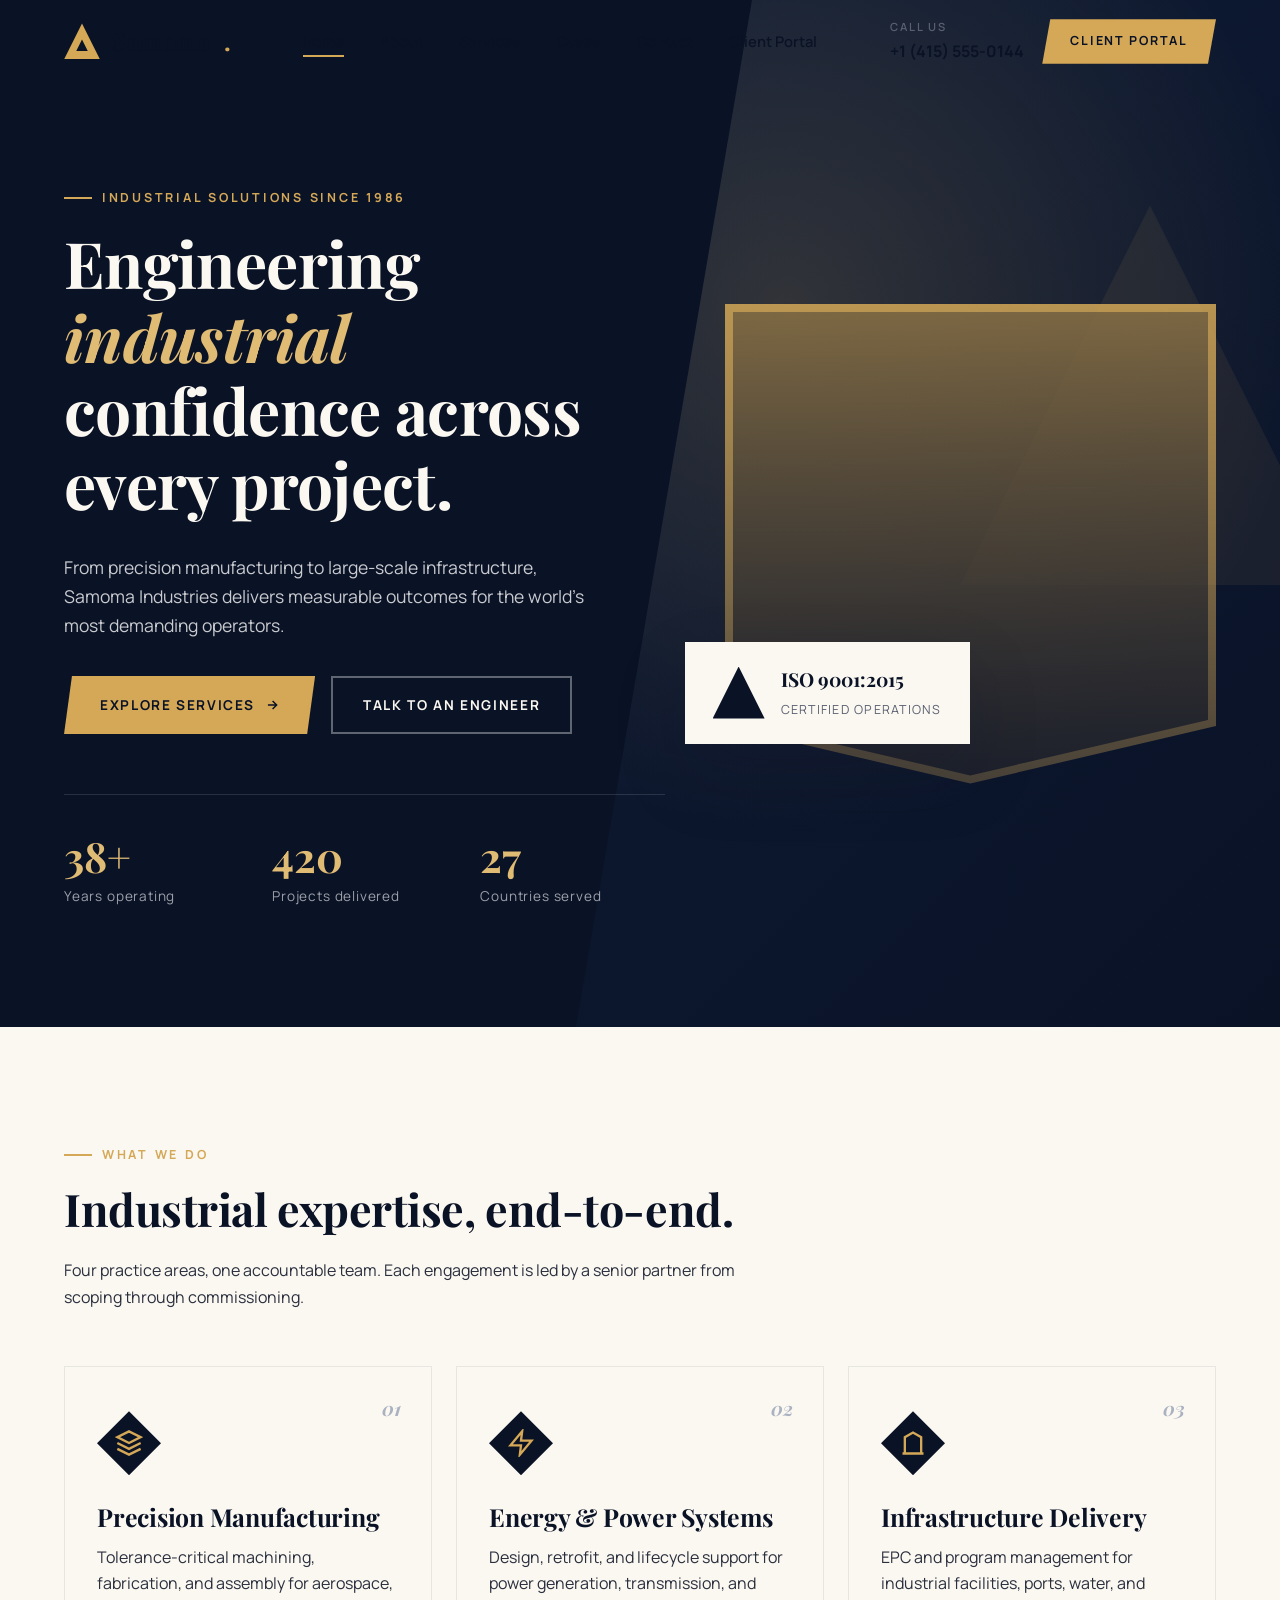
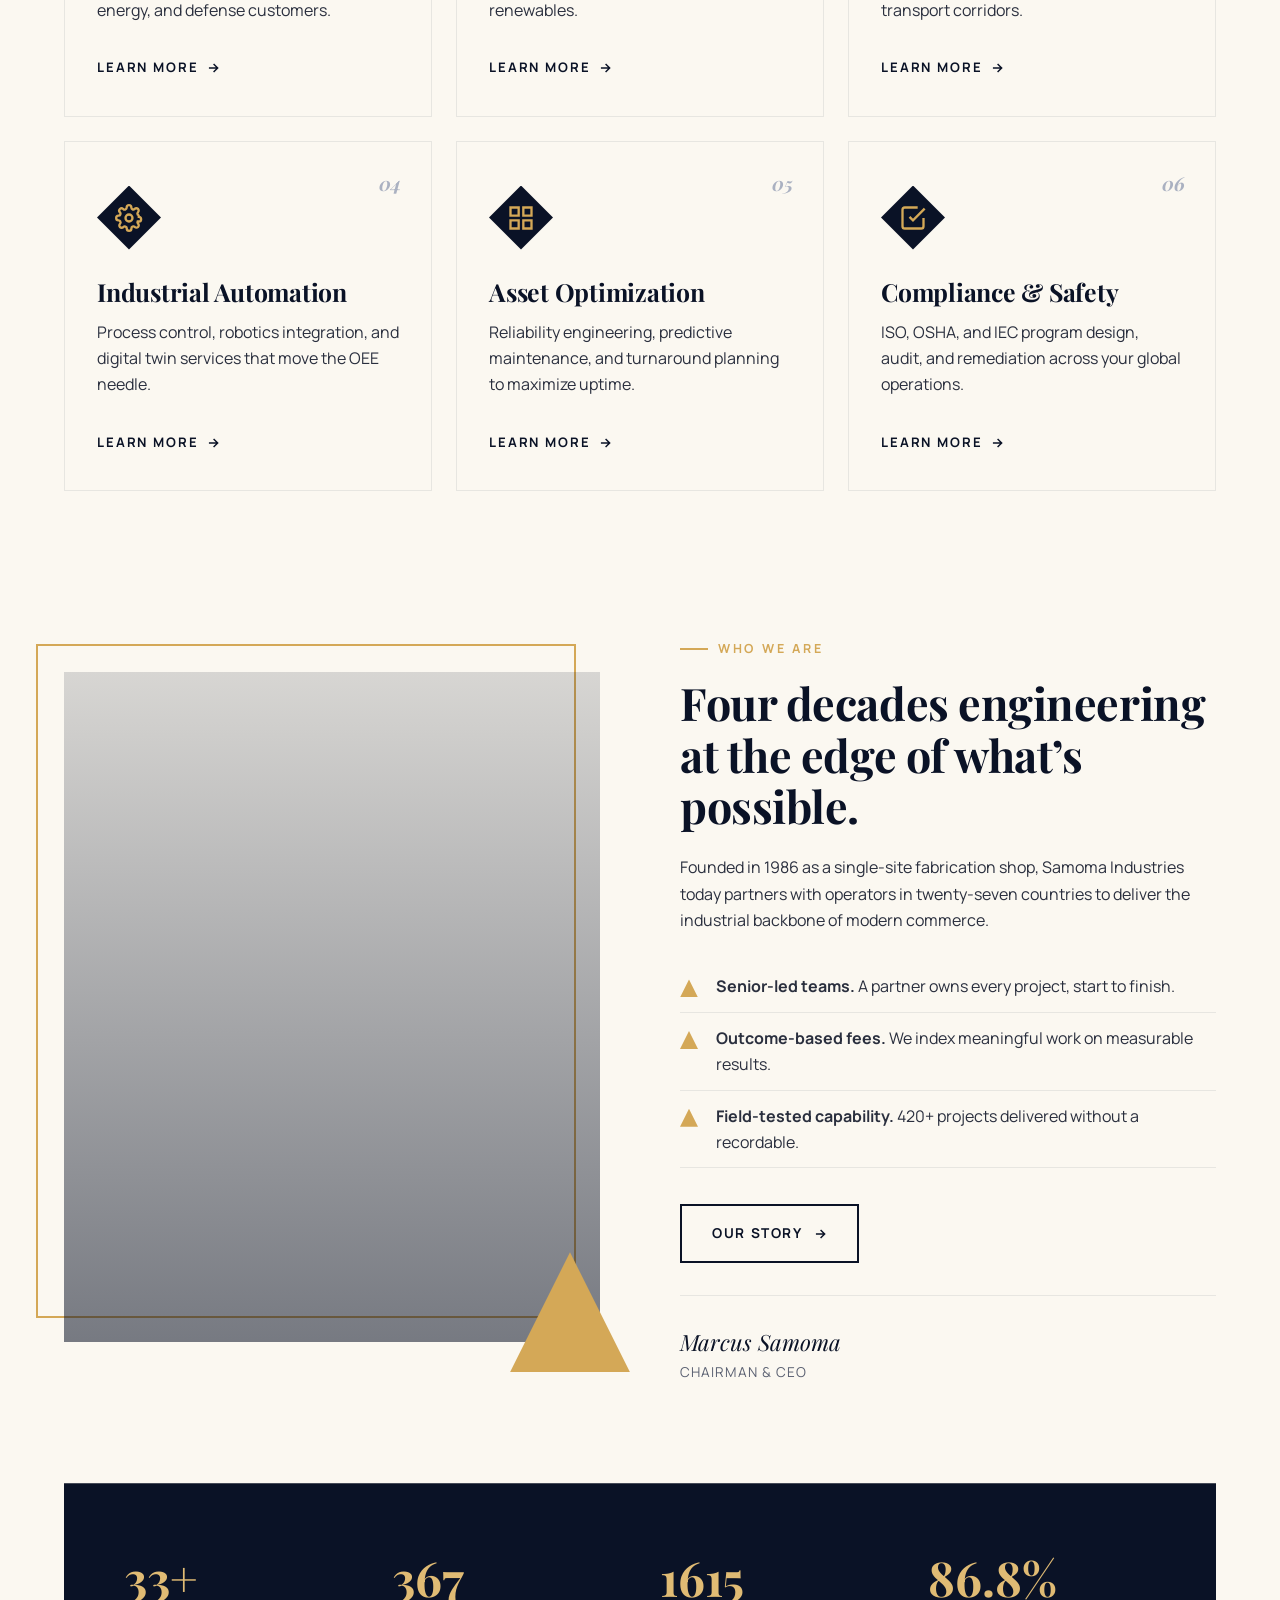
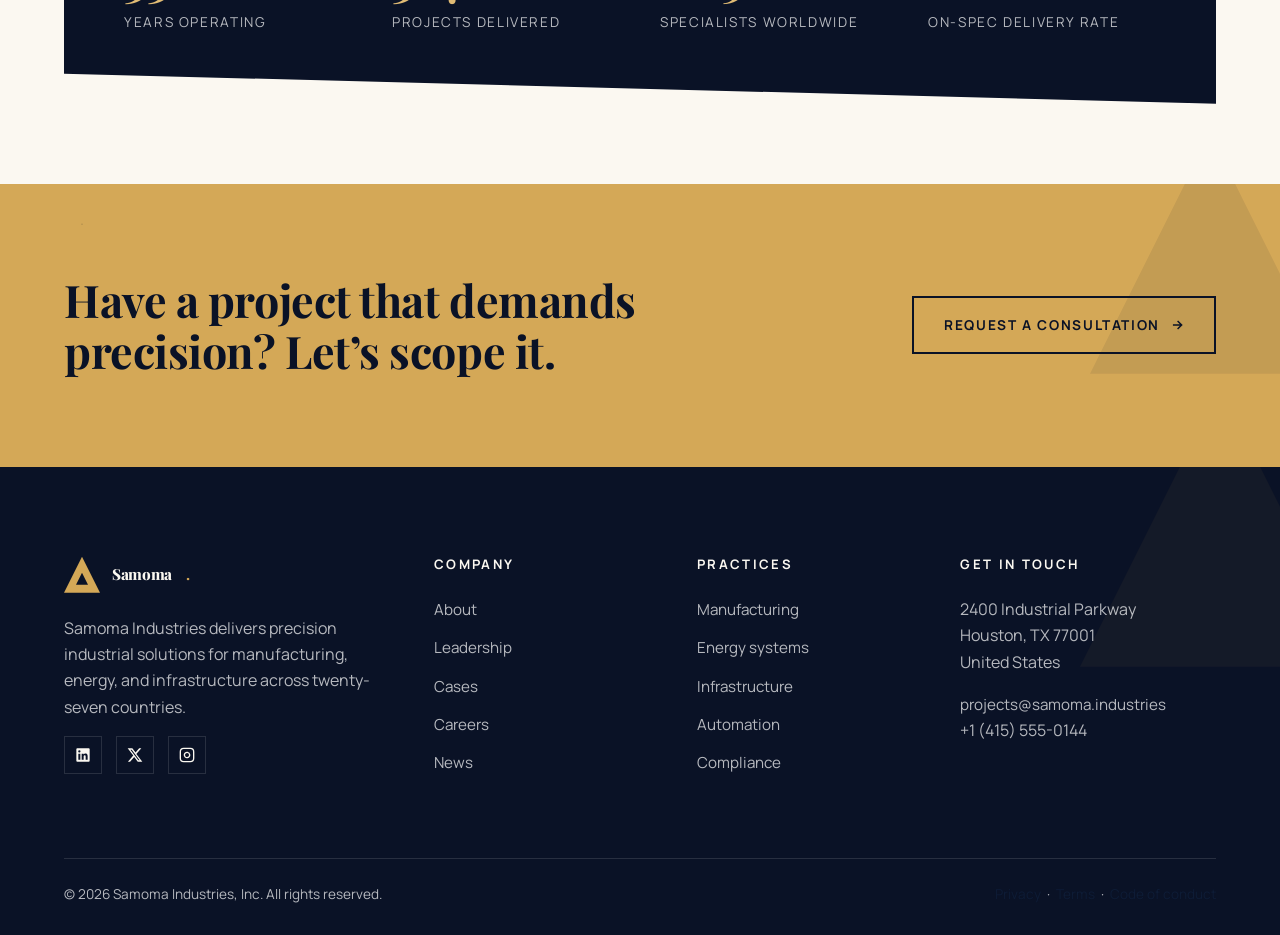
==== index.html @ aee5e315 "Initial commit: Samoma Industries static marketing site Four hand-written HTML pages (index, about, " ====
<!DOCTYPE html>
<html lang="en">
<head>
  <meta charset="UTF-8" />
  <meta name="viewport" content="width=device-width, initial-scale=1.0" />
  <title>Samoma Industries — Engineering Industrial Confidence</title>
  <meta name="description" content="Samoma Industries delivers precision industrial solutions for manufacturing, energy, and infrastructure. Strategy, execution, and operational excellence." />
  <link rel="preconnect" href="https://fonts.googleapis.com" />
  <link rel="preconnect" href="https://fonts.gstatic.com" crossorigin />
  <link href="https://fonts.googleapis.com/css2?family=Manrope:wght@400;500;600;700;800&family=Playfair+Display:ital,wght@0,400;0,600;0,700;0,800;1,400;1,600&display=swap" rel="stylesheet" />
  <link rel="stylesheet" href="assets/css/style.css" />
</head>
<body>

  <!-- Header -->
  <header class="site-header">
    <div class="container nav">
      <a class="brand" href="index.html">
        <span class="mark"></span>
        Samoma<strong>.</strong>
      </a>
      <ul class="nav-links" id="nav-links">
        <li><a href="index.html" class="active">Home</a></li>
        <li><a href="about.html">About</a></li>
        <li><a href="services.html">Services</a></li>
        <li><a href="services.html#cases">Cases</a></li>
        <li><a href="#contact">Contact</a></li>
        <li><a href="login.html">Client Portal</a></li>
      </ul>
      <div class="nav-cta">
        <div class="nav-phone">
          <span>Call us</span>
          +1 (415) 555&#8209;0144
        </div>
        <a class="btn btn-primary btn-compact" href="login.html">Client Portal</a>
        <button class="nav-toggle" aria-label="Toggle menu">
          <span></span><span></span><span></span>
        </button>
      </div>
    </div>
  </header>

  <!-- Hero -->
  <section class="hero">
    <div class="container hero-inner">
      <div class="hero-copy reveal">
        <span class="eyebrow">Industrial Solutions Since 1986</span>
        <h1>Engineering <em>industrial</em> confidence across every project.</h1>
        <p class="lede">From precision manufacturing to large-scale infrastructure, Samoma Industries delivers measurable outcomes for the world&rsquo;s most demanding operators.</p>
        <div class="hero-actions">
          <a class="btn btn-primary" href="services.html">
            Explore services
            <svg class="arrow" width="14" height="14" viewBox="0 0 24 24" fill="none" stroke="currentColor" stroke-width="2.5"><path d="M5 12h14M13 5l7 7-7 7"/></svg>
          </a>
          <a class="btn btn-ghost" href="#contact">Talk to an engineer</a>
        </div>

        <div class="hero-stats">
          <div>
            <div class="num" data-count="38" data-suffix="+">0</div>
            <div class="label">Years operating</div>
          </div>
          <div>
            <div class="num" data-count="420" data-suffix="">0</div>
            <div class="label">Projects delivered</div>
          </div>
          <div>
            <div class="num" data-count="27" data-suffix="">0</div>
            <div class="label">Countries served</div>
          </div>
        </div>
      </div>

      <div class="hero-visual reveal">
        <div class="frame">
          <div class="frame-inner"></div>
        </div>
        <div class="hero-badge">
          <div class="badge-icon"><span></span></div>
          <div>
            <strong>ISO 9001:2015</strong>
            <small>Certified operations</small>
          </div>
        </div>
      </div>
    </div>
  </section>

  <!-- Services -->
  <section id="services">
    <div class="container">
      <div class="section-head reveal">
        <span class="eyebrow">What we do</span>
        <h2>Industrial expertise, end&#8209;to&#8209;end.</h2>
        <p>Four practice areas, one accountable team. Each engagement is led by a senior partner from scoping through commissioning.</p>
      </div>

      <div class="services-grid">
        <article class="service-card reveal">
          <span class="num">01</span>
          <div class="service-icon">
            <svg viewBox="0 0 24 24" fill="none" stroke="currentColor" stroke-width="2"><path d="M12 2 2 7l10 5 10-5-10-5zM2 17l10 5 10-5M2 12l10 5 10-5"/></svg>
          </div>
          <h3>Precision Manufacturing</h3>
          <p>Tolerance-critical machining, fabrication, and assembly for aerospace, energy, and defense customers.</p>
          <a class="service-link" href="services.html">Learn more
            <svg class="arrow" width="14" height="14" viewBox="0 0 24 24" fill="none" stroke="currentColor" stroke-width="2.5"><path d="M5 12h14M13 5l7 7-7 7"/></svg>
          </a>
        </article>

        <article class="service-card reveal">
          <span class="num">02</span>
          <div class="service-icon">
            <svg viewBox="0 0 24 24" fill="none" stroke="currentColor" stroke-width="2"><path d="M13 2 3 14h9l-1 8 10-12h-9l1-8z"/></svg>
          </div>
          <h3>Energy &amp; Power Systems</h3>
          <p>Design, retrofit, and lifecycle support for power generation, transmission, and renewables.</p>
          <a class="service-link" href="services.html">Learn more
            <svg class="arrow" width="14" height="14" viewBox="0 0 24 24" fill="none" stroke="currentColor" stroke-width="2.5"><path d="M5 12h14M13 5l7 7-7 7"/></svg>
          </a>
        </article>

        <article class="service-card reveal">
          <span class="num">03</span>
          <div class="service-icon">
            <svg viewBox="0 0 24 24" fill="none" stroke="currentColor" stroke-width="2"><path d="M3 21h18M5 21V7l7-4 7 4v14M9 9h.01M9 12h.01M9 15h.01M15 9h.01M15 12h.01M15 15h.01"/></svg>
          </div>
          <h3>Infrastructure Delivery</h3>
          <p>EPC and program management for industrial facilities, ports, water, and transport corridors.</p>
          <a class="service-link" href="services.html">Learn more
            <svg class="arrow" width="14" height="14" viewBox="0 0 24 24" fill="none" stroke="currentColor" stroke-width="2.5"><path d="M5 12h14M13 5l7 7-7 7"/></svg>
          </a>
        </article>

        <article class="service-card reveal">
          <span class="num">04</span>
          <div class="service-icon">
            <svg viewBox="0 0 24 24" fill="none" stroke="currentColor" stroke-width="2"><circle cx="12" cy="12" r="3"/><path d="M19.4 15a1.65 1.65 0 0 0 .33 1.82l.06.06a2 2 0 1 1-2.83 2.83l-.06-.06a1.65 1.65 0 0 0-1.82-.33 1.65 1.65 0 0 0-1 1.51V21a2 2 0 0 1-4 0v-.09A1.65 1.65 0 0 0 9 19.4a1.65 1.65 0 0 0-1.82.33l-.06.06a2 2 0 1 1-2.83-2.83l.06-.06A1.65 1.65 0 0 0 4.6 15a1.65 1.65 0 0 0-1.51-1H3a2 2 0 0 1 0-4h.09A1.65 1.65 0 0 0 4.6 9a1.65 1.65 0 0 0-.33-1.82l-.06-.06a2 2 0 1 1 2.83-2.83l.06.06A1.65 1.65 0 0 0 9 4.6a1.65 1.65 0 0 0 1-1.51V3a2 2 0 0 1 4 0v.09a1.65 1.65 0 0 0 1 1.51 1.65 1.65 0 0 0 1.82-.33l.06-.06a2 2 0 1 1 2.83 2.83l-.06.06A1.65 1.65 0 0 0 19.4 9c.36.13.65.46.81.79.16.32.18.66.18 1.01V11a2 2 0 0 1 0 4z"/></svg>
          </div>
          <h3>Industrial Automation</h3>
          <p>Process control, robotics integration, and digital twin services that move the OEE needle.</p>
          <a class="service-link" href="services.html">Learn more
            <svg class="arrow" width="14" height="14" viewBox="0 0 24 24" fill="none" stroke="currentColor" stroke-width="2.5"><path d="M5 12h14M13 5l7 7-7 7"/></svg>
          </a>
        </article>

        <article class="service-card reveal">
          <span class="num">05</span>
          <div class="service-icon">
            <svg viewBox="0 0 24 24" fill="none" stroke="currentColor" stroke-width="2"><path d="M3 3h7v7H3zM14 3h7v7h-7zM14 14h7v7h-7zM3 14h7v7H3z"/></svg>
          </div>
          <h3>Asset Optimization</h3>
          <p>Reliability engineering, predictive maintenance, and turnaround planning to maximize uptime.</p>
          <a class="service-link" href="services.html">Learn more
            <svg class="arrow" width="14" height="14" viewBox="0 0 24 24" fill="none" stroke="currentColor" stroke-width="2.5"><path d="M5 12h14M13 5l7 7-7 7"/></svg>
          </a>
        </article>

        <article class="service-card reveal">
          <span class="num">06</span>
          <div class="service-icon">
            <svg viewBox="0 0 24 24" fill="none" stroke="currentColor" stroke-width="2"><path d="M9 11l3 3L22 4M21 12v7a2 2 0 0 1-2 2H5a2 2 0 0 1-2-2V5a2 2 0 0 1 2-2h11"/></svg>
          </div>
          <h3>Compliance &amp; Safety</h3>
          <p>ISO, OSHA, and IEC program design, audit, and remediation across your global operations.</p>
          <a class="service-link" href="services.html">Learn more
            <svg class="arrow" width="14" height="14" viewBox="0 0 24 24" fill="none" stroke="currentColor" stroke-width="2.5"><path d="M5 12h14M13 5l7 7-7 7"/></svg>
          </a>
        </article>
      </div>
    </div>
  </section>

  <!-- About preview -->
  <section style="padding-top: 30px;">
    <div class="container">
      <div class="about-preview">
        <div class="about-image reveal"></div>
        <div class="about-copy reveal">
          <span class="eyebrow">Who we are</span>
          <h2>Four decades engineering at the edge of what&rsquo;s possible.</h2>
          <p>Founded in 1986 as a single-site fabrication shop, Samoma Industries today partners with operators in twenty-seven countries to deliver the industrial backbone of modern commerce.</p>
          <ul class="about-features">
            <li><strong>Senior-led teams.</strong> A partner owns every project, start to finish.</li>
            <li><strong>Outcome-based fees.</strong> We index meaningful work on measurable results.</li>
            <li><strong>Field-tested capability.</strong> 420+ projects delivered without a recordable.</li>
          </ul>
          <a class="btn btn-outline" href="about.html">
            Our story
            <svg class="arrow" width="14" height="14" viewBox="0 0 24 24" fill="none" stroke="currentColor" stroke-width="2.5"><path d="M5 12h14M13 5l7 7-7 7"/></svg>
          </a>
          <div class="signature-row">
            <div>
              <div class="sig-name">Marcus Samoma</div>
              <div class="sig-role">Chairman &amp; CEO</div>
            </div>
          </div>
        </div>
      </div>
    </div>
  </section>

  <!-- Stats band -->
  <section class="tight">
    <div class="container">
      <div class="stats-band reveal">
        <div class="stat">
          <div class="num"><span data-count="38" data-suffix="+">0</span></div>
          <div class="label">Years operating</div>
        </div>
        <div class="stat">
          <div class="num"><span data-count="420" data-suffix="">0</span></div>
          <div class="label">Projects delivered</div>
        </div>
        <div class="stat">
          <div class="num"><span data-count="1850" data-suffix="">0</span></div>
          <div class="label">Specialists worldwide</div>
        </div>
        <div class="stat">
          <div class="num"><span data-count="99.4" data-suffix="%">0</span></div>
          <div class="label">On-spec delivery rate</div>
        </div>
      </div>
    </div>
  </section>

  <!-- CTA band -->
  <section id="contact" class="cta-band" style="padding-top:90px;">
    <div class="container cta-inner reveal">
      <h2>Have a project that demands precision? Let&rsquo;s scope it.</h2>
      <a class="btn btn-outline" href="mailto:projects@samoma.industries">
        Request a consultation
        <svg class="arrow" width="14" height="14" viewBox="0 0 24 24" fill="none" stroke="currentColor" stroke-width="2.5"><path d="M5 12h14M13 5l7 7-7 7"/></svg>
      </a>
    </div>
  </section>

  <!-- Footer -->
  <footer class="site-footer">
    <div class="container">
      <div class="footer-grid">
        <div>
          <a class="brand" href="index.html">
            <span class="mark"></span>
            Samoma<strong>.</strong>
          </a>
          <p>Samoma Industries delivers precision industrial solutions for manufacturing, energy, and infrastructure across twenty-seven countries.</p>
          <div class="footer-socials">
            <a href="#" aria-label="LinkedIn"><svg width="16" height="16" viewBox="0 0 24 24" fill="currentColor"><path d="M20.5 2h-17A1.5 1.5 0 0 0 2 3.5v17A1.5 1.5 0 0 0 3.5 22h17a1.5 1.5 0 0 0 1.5-1.5v-17A1.5 1.5 0 0 0 20.5 2zM8 19H5v-9h3zM6.5 8.25A1.75 1.75 0 1 1 8.3 6.5a1.78 1.78 0 0 1-1.8 1.75zM19 19h-3v-4.74c0-1.42-.6-1.93-1.38-1.93A1.74 1.74 0 0 0 13 14.19a.66.66 0 0 0 0 .14V19h-3v-9h2.9v1.3a3.11 3.11 0 0 1 2.7-1.4c1.55 0 3.36.86 3.36 3.66z"/></svg></a>
            <a href="#" aria-label="Twitter"><svg width="16" height="16" viewBox="0 0 24 24" fill="currentColor"><path d="M18.244 2H21.5l-7.5 8.57L23 22h-6.844l-5.36-7.01L4.6 22H1.34l8.014-9.16L1 2h7.014l4.84 6.41zm-1.2 18h1.83L7.04 4h-1.96z"/></svg></a>
            <a href="#" aria-label="Instagram"><svg width="16" height="16" viewBox="0 0 24 24" fill="none" stroke="currentColor" stroke-width="2"><rect x="2" y="2" width="20" height="20" rx="5"/><path d="M16 11.37A4 4 0 1 1 12.63 8 4 4 0 0 1 16 11.37zM17.5 6.5h.01"/></svg></a>
          </div>
        </div>
        <div>
          <h5>Company</h5>
          <ul>
            <li><a href="about.html">About</a></li>
            <li><a href="about.html#team">Leadership</a></li>
            <li><a href="services.html#cases">Cases</a></li>
            <li><a href="#">Careers</a></li>
            <li><a href="#">News</a></li>
          </ul>
        </div>
        <div>
          <h5>Practices</h5>
          <ul>
            <li><a href="services.html">Manufacturing</a></li>
            <li><a href="services.html">Energy systems</a></li>
            <li><a href="services.html">Infrastructure</a></li>
            <li><a href="services.html">Automation</a></li>
            <li><a href="services.html">Compliance</a></li>
          </ul>
        </div>
        <div>
          <h5>Get in touch</h5>
          <p>2400 Industrial Parkway<br/>Houston, TX 77001<br/>United States</p>
          <p><a href="mailto:projects@samoma.industries">projects@samoma.industries</a><br/>+1 (415) 555-0144</p>
        </div>
      </div>
      <div class="footer-bottom">
        <div>&copy; <span id="year">2026</span> Samoma Industries, Inc. All rights reserved.</div>
        <div><a href="#">Privacy</a> &nbsp;&middot;&nbsp; <a href="#">Terms</a> &nbsp;&middot;&nbsp; <a href="#">Code of conduct</a></div>
      </div>
    </div>
  </footer>

  <script src="assets/js/main.js"></script>
</body>
</html>
---- assets/css/style.css ----
/* ============================================================
   Samoma Industries — Grandviz-inspired theme
   Palette: deep navy + warm gold + cream
   Typography: Playfair Display (display) + Manrope (UI/body)
   ============================================================ */

:root {
  --navy-900: #0a1226;
  --navy-800: #0e1c36;
  --navy-700: #142544;
  --navy-600: #1e3260;
  --gold-500: #d4a857;
  --gold-400: #e0bb74;
  --gold-300: #ecd29c;
  --cream-100: #f7f3ea;
  --cream-50:  #fbf8f1;
  --ink-900: #0c0f1a;
  --ink-700: #2a2f3e;
  --ink-500: #5a6071;
  --ink-300: #aab1c1;
  --line: rgba(10, 18, 38, 0.08);
  --line-light: rgba(255, 255, 255, 0.12);
  --danger: #c0392b;
  --shadow-sm: 0 4px 14px rgba(10, 18, 38, 0.06);
  --shadow-md: 0 16px 40px rgba(10, 18, 38, 0.10);
  --shadow-lg: 0 30px 70px rgba(10, 18, 38, 0.18);
  --radius-sm: 4px;
  --radius-md: 10px;
  --radius-lg: 18px;
  --container: 1200px;
  --transition: 0.35s cubic-bezier(0.22, 0.61, 0.36, 1);
}

* { box-sizing: border-box; }

html { scroll-behavior: smooth; }

body {
  margin: 0;
  font-family: 'Manrope', -apple-system, BlinkMacSystemFont, 'Segoe UI', sans-serif;
  font-size: 16px;
  line-height: 1.65;
  color: var(--ink-700);
  background: var(--cream-50);
  -webkit-font-smoothing: antialiased;
  overflow-x: hidden;
}

img { max-width: 100%; display: block; }

a {
  color: var(--navy-800);
  text-decoration: none;
  transition: color var(--transition);
}
a:hover { color: var(--gold-500); }

h1, h2, h3, h4, h5 {
  font-family: 'Playfair Display', Georgia, serif;
  color: var(--navy-900);
  font-weight: 700;
  letter-spacing: -0.01em;
  margin: 0 0 0.5em;
  line-height: 1.15;
}

h1 { font-size: clamp(2.4rem, 5vw, 4rem); }
h2 { font-size: clamp(1.9rem, 3.6vw, 2.8rem); }
h3 { font-size: clamp(1.3rem, 2vw, 1.55rem); }
h4 { font-size: 1.1rem; }

p { margin: 0 0 1rem; }

.container {
  max-width: var(--container);
  margin: 0 auto;
  padding: 0 24px;
}

/* ---------- Eyebrow & section heads ---------- */
.eyebrow {
  display: inline-flex;
  align-items: center;
  gap: 10px;
  font-family: 'Manrope', sans-serif;
  font-size: 0.78rem;
  font-weight: 700;
  letter-spacing: 0.22em;
  text-transform: uppercase;
  color: var(--gold-500);
  margin-bottom: 18px;
}
.eyebrow::before {
  content: "";
  width: 28px; height: 2px;
  background: var(--gold-500);
}

.section-head { max-width: 720px; margin-bottom: 56px; }
.section-head.center { margin-left: auto; margin-right: auto; text-align: center; }
.section-head.center .eyebrow { justify-content: center; }

/* ---------- Buttons ---------- */
.btn {
  display: inline-flex;
  align-items: center;
  gap: 10px;
  padding: 16px 30px;
  font-family: 'Manrope', sans-serif;
  font-weight: 700;
  font-size: 0.85rem;
  letter-spacing: 0.12em;
  text-transform: uppercase;
  border: none;
  cursor: pointer;
  position: relative;
  overflow: hidden;
  transition: transform var(--transition), box-shadow var(--transition), background var(--transition), color var(--transition);
}
.btn-primary {
  background: var(--gold-500);
  color: var(--navy-900);
  clip-path: polygon(8px 0, 100% 0, calc(100% - 8px) 100%, 0 100%);
  padding-left: 36px;
  padding-right: 36px;
}
.btn-primary:hover {
  background: var(--navy-900);
  color: var(--gold-400);
}
.btn-outline {
  background: transparent;
  color: var(--navy-900);
  border: 2px solid var(--navy-900);
}
.btn-outline:hover {
  background: var(--navy-900);
  color: var(--cream-50);
}
.btn-ghost {
  background: transparent;
  color: var(--cream-50);
  border: 2px solid rgba(255,255,255,0.35);
}
.btn-ghost:hover {
  background: var(--gold-500);
  color: var(--navy-900);
  border-color: var(--gold-500);
}
.btn .arrow { transition: transform var(--transition); }
.btn:hover .arrow { transform: translateX(6px); }

.btn-compact {
  padding: 12px 22px;
  font-size: 0.78rem;
  letter-spacing: 0.14em;
}
.btn-compact.btn-primary {
  padding-left: 28px;
  padding-right: 28px;
}

/* ---------- Header / Nav ---------- */
.site-header {
  position: fixed;
  top: 0; left: 0; right: 0;
  z-index: 100;
  padding: 18px 0;
  transition: background var(--transition), padding var(--transition), box-shadow var(--transition);
}
.site-header.scrolled {
  background: var(--cream-50);
  padding: 10px 0;
  box-shadow: var(--shadow-sm);
}
.nav {
  display: flex;
  align-items: center;
  justify-content: space-between;
  gap: 24px;
}
.brand {
  display: flex;
  align-items: center;
  gap: 12px;
  font-family: 'Playfair Display', serif;
  font-size: 1.55rem;
  font-weight: 800;
  color: var(--navy-900);
  letter-spacing: -0.02em;
}
.brand .mark {
  width: 36px; height: 36px;
  display: grid; place-items: center;
  background: var(--gold-500);
  clip-path: polygon(50% 0, 100% 100%, 0 100%);
}
.brand .mark::after {
  content: "";
  width: 12px; height: 12px;
  background: var(--navy-900);
  clip-path: polygon(50% 0, 100% 100%, 0 100%);
  margin-top: 8px;
}
.brand strong { color: var(--gold-500); margin-left: 2px; }

.nav-links {
  display: flex;
  gap: 36px;
  list-style: none;
  margin: 0; padding: 0;
}
.nav-links a {
  font-family: 'Manrope', sans-serif;
  font-weight: 600;
  font-size: 0.92rem;
  color: var(--navy-900);
  position: relative;
  padding: 6px 0;
}
.nav-links a::after {
  content: "";
  position: absolute;
  left: 0; bottom: 0;
  width: 0; height: 2px;
  background: var(--gold-500);
  transition: width var(--transition);
}
.nav-links a:hover::after,
.nav-links a.active::after { width: 100%; }

.nav-cta { display: flex; align-items: center; gap: 18px; }
.nav-phone {
  display: none;
  font-family: 'Manrope', sans-serif;
  font-weight: 700;
  color: var(--navy-900);
}
.nav-phone span {
  display: block;
  font-size: 0.7rem;
  font-weight: 600;
  color: var(--ink-500);
  letter-spacing: 0.18em;
  text-transform: uppercase;
  margin-bottom: 2px;
}

.nav-toggle {
  display: none;
  background: none;
  border: 0;
  width: 40px; height: 40px;
  cursor: pointer;
  flex-direction: column;
  justify-content: center;
  gap: 5px;
}
.nav-toggle span {
  display: block;
  width: 24px; height: 2px;
  background: var(--navy-900);
  transition: transform var(--transition), opacity var(--transition);
}

/* ---------- Hero ---------- */
.hero {
  position: relative;
  padding: 180px 0 120px;
  background: var(--navy-900);
  color: var(--cream-50);
  overflow: hidden;
}
.hero::before {
  content: "";
  position: absolute;
  top: 0; right: 0;
  width: 55%; height: 100%;
  background:
    radial-gradient(circle at 30% 30%, rgba(212,168,87,0.18), transparent 60%),
    linear-gradient(135deg, var(--navy-800), var(--navy-900));
  clip-path: polygon(25% 0, 100% 0, 100% 100%, 0 100%);
}
.hero::after {
  /* Triangle accents - signature Grandviz element */
  content: "";
  position: absolute;
  right: -60px; top: 20%;
  width: 380px; height: 380px;
  background: var(--gold-500);
  opacity: 0.08;
  clip-path: polygon(50% 0, 100% 100%, 0 100%);
  animation: floaty 8s ease-in-out infinite;
}
@keyframes floaty {
  0%, 100% { transform: translateY(0) rotate(0); }
  50% { transform: translateY(-20px) rotate(6deg); }
}

.hero-inner {
  position: relative;
  z-index: 2;
  display: grid;
  grid-template-columns: 1.1fr 0.9fr;
  gap: 60px;
  align-items: center;
}
.hero h1 { color: var(--cream-50); }
.hero h1 em {
  font-style: italic;
  color: var(--gold-400);
}
.hero .lede {
  font-size: 1.1rem;
  color: rgba(255,255,255,0.78);
  max-width: 520px;
  margin-bottom: 36px;
}
.hero-actions { display: flex; gap: 16px; flex-wrap: wrap; }

.hero-stats {
  display: grid;
  grid-template-columns: repeat(3, 1fr);
  gap: 24px;
  margin-top: 60px;
  padding-top: 40px;
  border-top: 1px solid var(--line-light);
}
.hero-stats .num {
  font-family: 'Playfair Display', serif;
  font-size: 2.6rem;
  font-weight: 700;
  color: var(--gold-400);
  line-height: 1;
  margin-bottom: 8px;
}
.hero-stats .label {
  font-size: 0.85rem;
  color: rgba(255,255,255,0.6);
  letter-spacing: 0.06em;
}

.hero-visual {
  position: relative;
  height: 480px;
}
.hero-visual .frame {
  position: absolute;
  inset: 0;
  background: linear-gradient(180deg, rgba(212,168,87,0.85), rgba(212,168,87,0.3));
  clip-path: polygon(0 0, 100% 0, 100% 88%, 50% 100%, 0 88%);
}
.hero-visual .frame-inner {
  position: absolute;
  inset: 8px;
  background-image:
    linear-gradient(180deg, rgba(10,18,38,0.35), rgba(10,18,38,0.7)),
    url("https://images.unsplash.com/photo-1554224155-1696413565d3?auto=format&fit=crop&w=1200&q=80");
  background-size: cover;
  background-position: center;
  clip-path: polygon(0 0, 100% 0, 100% 88%, 50% 100%, 0 88%);
}
.hero-badge {
  position: absolute;
  left: -40px; bottom: 40px;
  background: var(--cream-50);
  color: var(--navy-900);
  padding: 22px 28px;
  box-shadow: var(--shadow-lg);
  display: flex; align-items: center; gap: 16px;
  z-index: 3;
}
.hero-badge .badge-icon {
  width: 52px; height: 52px;
  display: grid; place-items: center;
  background: var(--navy-900);
  color: var(--gold-500);
  font-family: 'Playfair Display', serif;
  font-size: 1.4rem;
  font-weight: 700;
  clip-path: polygon(50% 0, 100% 100%, 0 100%);
}
.hero-badge .badge-icon span { margin-top: 14px; }
.hero-badge strong { display: block; font-family: 'Playfair Display', serif; font-size: 1.2rem; }
.hero-badge small { color: var(--ink-500); font-size: 0.78rem; letter-spacing: 0.1em; text-transform: uppercase; }

/* ---------- Section base ---------- */
section { padding: 110px 0; position: relative; }
section.tight { padding: 80px 0; }
section.dark {
  background: var(--navy-900);
  color: rgba(255,255,255,0.78);
}
section.dark h1,
section.dark h2,
section.dark h3 { color: var(--cream-50); }

/* ---------- Services grid ---------- */
.services-grid {
  display: grid;
  grid-template-columns: repeat(3, 1fr);
  gap: 24px;
}
.service-card {
  background: var(--cream-50);
  padding: 44px 32px 36px;
  border: 1px solid var(--line);
  position: relative;
  transition: transform var(--transition), box-shadow var(--transition), background var(--transition), color var(--transition);
  overflow: hidden;
}
.service-card::before {
  content: "";
  position: absolute;
  top: 0; left: 0;
  width: 60px; height: 60px;
  background: var(--gold-500);
  clip-path: polygon(0 0, 100% 0, 0 100%);
  opacity: 0;
  transition: opacity var(--transition);
}
.service-card:hover {
  transform: translateY(-6px);
  box-shadow: var(--shadow-md);
  background: var(--navy-900);
  color: rgba(255,255,255,0.78);
}
.service-card:hover h3 { color: var(--cream-50); }
.service-card:hover::before { opacity: 1; }

.service-icon {
  width: 64px; height: 64px;
  display: grid; place-items: center;
  background: var(--navy-900);
  color: var(--gold-500);
  margin-bottom: 28px;
  clip-path: polygon(50% 0, 100% 50%, 50% 100%, 0 50%);
  transition: background var(--transition);
}
.service-card:hover .service-icon {
  background: var(--gold-500);
  color: var(--navy-900);
}
.service-icon svg { width: 28px; height: 28px; }
.service-card h3 { transition: color var(--transition); }
.service-card .num {
  position: absolute;
  top: 26px; right: 30px;
  font-family: 'Playfair Display', serif;
  font-size: 1.2rem;
  font-weight: 700;
  color: var(--ink-300);
  font-style: italic;
}
.service-link {
  display: inline-flex;
  align-items: center;
  gap: 8px;
  margin-top: 18px;
  font-weight: 700;
  font-size: 0.82rem;
  text-transform: uppercase;
  letter-spacing: 0.14em;
  color: var(--navy-900);
  transition: color var(--transition);
}
.service-card:hover .service-link { color: var(--gold-400); }

/* ---------- About preview ---------- */
.about-preview { display: grid; grid-template-columns: 1fr 1fr; gap: 80px; align-items: center; }
.about-image {
  position: relative;
  aspect-ratio: 4 / 5;
  background-image: linear-gradient(180deg, rgba(10,18,38,0.15), rgba(10,18,38,0.55)),
    url("https://images.unsplash.com/photo-1521737711867-e3b97375f902?auto=format&fit=crop&w=900&q=80");
  background-size: cover;
  background-position: center;
}
.about-image::before {
  content: "";
  position: absolute;
  top: -28px; left: -28px;
  width: 100%; height: 100%;
  border: 2px solid var(--gold-500);
  z-index: -1;
}
.about-image::after {
  content: "";
  position: absolute;
  bottom: -30px; right: -30px;
  width: 120px; height: 120px;
  background: var(--gold-500);
  clip-path: polygon(50% 0, 100% 100%, 0 100%);
}
.about-features { list-style: none; padding: 0; margin: 28px 0 36px; }
.about-features li {
  padding: 12px 0 12px 36px;
  position: relative;
  border-bottom: 1px solid var(--line);
}
.about-features li::before {
  content: "";
  position: absolute;
  left: 0; top: 18px;
  width: 18px; height: 18px;
  background: var(--gold-500);
  clip-path: polygon(50% 0, 100% 100%, 0 100%);
}
.signature-row {
  display: flex; align-items: center; gap: 24px;
  margin-top: 32px;
  padding-top: 28px;
  border-top: 1px solid var(--line);
}
.signature-row .sig-name {
  font-family: 'Playfair Display', serif;
  font-style: italic;
  font-size: 1.4rem;
  color: var(--navy-900);
}
.signature-row .sig-role { font-size: 0.85rem; color: var(--ink-500); letter-spacing: 0.08em; text-transform: uppercase; }

/* ---------- Stats band ---------- */
.stats-band {
  display: grid;
  grid-template-columns: repeat(4, 1fr);
  gap: 40px;
  padding: 70px 60px;
  background: var(--navy-900);
  color: var(--cream-50);
  position: relative;
  margin-top: -90px;
  z-index: 3;
  clip-path: polygon(0 0, 100% 0, 100% 100%, 0 calc(100% - 30px));
}
.stats-band .stat .num {
  font-family: 'Playfair Display', serif;
  font-size: 3rem;
  font-weight: 700;
  color: var(--gold-400);
  line-height: 1;
  margin-bottom: 10px;
}
.stats-band .stat .label {
  font-size: 0.85rem;
  letter-spacing: 0.12em;
  text-transform: uppercase;
  color: rgba(255,255,255,0.7);
}

/* ---------- CTA band ---------- */
.cta-band {
  position: relative;
  padding: 90px 0;
  background: var(--gold-500);
  color: var(--navy-900);
  overflow: hidden;
}
.cta-band::before {
  content: "";
  position: absolute;
  right: -50px; top: -50px;
  width: 240px; height: 240px;
  background: var(--navy-900);
  opacity: 0.08;
  clip-path: polygon(50% 0, 100% 100%, 0 100%);
}
.cta-band::after {
  content: "";
  position: absolute;
  left: -80px; bottom: -80px;
  width: 320px; height: 320px;
  border: 2px solid var(--navy-900);
  opacity: 0.12;
  clip-path: polygon(50% 0, 100% 100%, 0 100%);
}
.cta-inner {
  display: flex;
  justify-content: space-between;
  align-items: center;
  gap: 40px;
  position: relative;
  z-index: 2;
}
.cta-inner h2 { color: var(--navy-900); margin: 0; max-width: 700px; }

/* ---------- Team ---------- */
.team-grid {
  display: grid;
  grid-template-columns: repeat(4, 1fr);
  gap: 30px;
}
.team-card {
  position: relative;
  overflow: hidden;
  background: var(--navy-900);
  color: var(--cream-50);
}
.team-photo {
  aspect-ratio: 3 / 4;
  background-size: cover;
  background-position: center;
  position: relative;
  transition: transform var(--transition);
}
.team-photo::after {
  content: "";
  position: absolute;
  inset: 0;
  background: linear-gradient(180deg, transparent 40%, rgba(10,18,38,0.85));
  transition: opacity var(--transition);
}
.team-card:hover .team-photo { transform: scale(1.04); }
.team-info {
  position: absolute;
  bottom: 0; left: 0; right: 0;
  padding: 24px 24px 22px;
  z-index: 2;
}
.team-info h4 {
  font-family: 'Playfair Display', serif;
  font-size: 1.25rem;
  color: var(--cream-50);
  margin: 0 0 4px;
}
.team-info .role {
  font-size: 0.8rem;
  color: var(--gold-400);
  letter-spacing: 0.14em;
  text-transform: uppercase;
}
.team-social {
  position: absolute;
  top: 20px; right: 20px;
  display: flex; flex-direction: column; gap: 8px;
  opacity: 0;
  transform: translateY(-10px);
  transition: opacity var(--transition), transform var(--transition);
  z-index: 2;
}
.team-card:hover .team-social {
  opacity: 1;
  transform: translateY(0);
}
.team-social a {
  width: 36px; height: 36px;
  display: grid; place-items: center;
  background: var(--gold-500);
  color: var(--navy-900);
}
.team-social a:hover { background: var(--cream-50); }

/* ---------- Page hero (inner pages) ---------- */
.page-hero {
  background: var(--navy-900);
  color: var(--cream-50);
  padding: 200px 0 110px;
  position: relative;
  overflow: hidden;
  text-align: center;
}
.page-hero::before {
  content: "";
  position: absolute;
  right: -100px; top: 30%;
  width: 360px; height: 360px;
  background: var(--gold-500);
  opacity: 0.08;
  clip-path: polygon(50% 0, 100% 100%, 0 100%);
}
.page-hero::after {
  content: "";
  position: absolute;
  left: -60px; bottom: -60px;
  width: 220px; height: 220px;
  border: 2px solid rgba(212,168,87,0.3);
  clip-path: polygon(50% 0, 100% 100%, 0 100%);
}
.page-hero h1 { color: var(--cream-50); }
.page-hero .crumbs {
  display: flex;
  justify-content: center;
  gap: 12px;
  font-size: 0.85rem;
  letter-spacing: 0.14em;
  text-transform: uppercase;
  color: rgba(255,255,255,0.55);
  margin-top: 16px;
}
.page-hero .crumbs a { color: var(--gold-400); }

/* ---------- Cases grid ---------- */
.cases-grid {
  display: grid;
  grid-template-columns: repeat(2, 1fr);
  gap: 30px;
}
.case-card {
  position: relative;
  overflow: hidden;
  aspect-ratio: 4 / 3;
  background-size: cover;
  background-position: center;
  color: var(--cream-50);
  display: flex;
  align-items: flex-end;
  padding: 36px;
  transition: transform var(--transition);
}
.case-card:hover { transform: translateY(-4px); }
.case-card::before {
  content: "";
  position: absolute;
  inset: 0;
  background: linear-gradient(180deg, rgba(10,18,38,0.1) 30%, rgba(10,18,38,0.92));
  transition: opacity var(--transition);
}
.case-card-inner { position: relative; z-index: 2; }
.case-card .tag {
  display: inline-block;
  font-size: 0.7rem;
  font-weight: 700;
  letter-spacing: 0.18em;
  text-transform: uppercase;
  color: var(--gold-400);
  margin-bottom: 10px;
}
.case-card h3 {
  color: var(--cream-50);
  margin: 0 0 10px;
  font-size: 1.5rem;
}
.case-card .read-more {
  font-size: 0.78rem;
  font-weight: 700;
  letter-spacing: 0.16em;
  text-transform: uppercase;
  color: var(--cream-50);
  display: inline-flex; align-items: center; gap: 8px;
}
.case-card .read-more:hover { color: var(--gold-400); }

/* ---------- Process steps ---------- */
.process-grid {
  display: grid;
  grid-template-columns: repeat(4, 1fr);
  gap: 24px;
  position: relative;
}
.process-step {
  position: relative;
  padding: 36px 26px;
  background: var(--cream-50);
  border: 1px solid var(--line);
}
.process-step .step-num {
  font-family: 'Playfair Display', serif;
  font-size: 3rem;
  font-weight: 700;
  color: var(--gold-500);
  line-height: 1;
  margin-bottom: 18px;
  opacity: 0.6;
}
.process-step h4 {
  font-family: 'Playfair Display', serif;
  font-size: 1.2rem;
  color: var(--navy-900);
  margin: 0 0 10px;
}

/* ---------- Values list ---------- */
.values-grid {
  display: grid;
  grid-template-columns: repeat(3, 1fr);
  gap: 40px;
}
.value-card {
  padding-top: 24px;
  border-top: 3px solid var(--gold-500);
}
.value-card h3 {
  font-size: 1.3rem;
  margin-bottom: 12px;
}

/* ---------- Footer ---------- */
.site-footer {
  background: var(--navy-900);
  color: rgba(255,255,255,0.7);
  padding: 90px 0 30px;
  position: relative;
  overflow: hidden;
}
.site-footer::before {
  content: "";
  position: absolute;
  right: -80px; top: -80px;
  width: 280px; height: 280px;
  background: var(--gold-500);
  opacity: 0.05;
  clip-path: polygon(50% 0, 100% 100%, 0 100%);
}
.footer-grid {
  display: grid;
  grid-template-columns: 1.5fr 1fr 1fr 1.2fr;
  gap: 50px;
  position: relative;
  z-index: 2;
}
.footer-grid h5 {
  font-family: 'Manrope', sans-serif;
  font-size: 0.82rem;
  font-weight: 700;
  letter-spacing: 0.18em;
  text-transform: uppercase;
  color: var(--cream-50);
  margin: 0 0 24px;
}
.footer-grid .brand { color: var(--cream-50); margin-bottom: 22px; }
.footer-grid ul { list-style: none; margin: 0; padding: 0; }
.footer-grid li { margin-bottom: 12px; }
.footer-grid a { color: rgba(255,255,255,0.7); font-size: 0.95rem; }
.footer-grid a:hover { color: var(--gold-400); }
.footer-bottom {
  margin-top: 70px;
  padding-top: 24px;
  border-top: 1px solid var(--line-light);
  display: flex;
  justify-content: space-between;
  align-items: center;
  font-size: 0.85rem;
}
.footer-socials { display: flex; gap: 14px; }
.footer-socials a {
  width: 38px; height: 38px;
  display: grid; place-items: center;
  border: 1px solid var(--line-light);
  color: var(--cream-50);
}
.footer-socials a:hover { background: var(--gold-500); border-color: var(--gold-500); color: var(--navy-900); }

/* ---------- Auth / Login ---------- */
.auth-shell {
  display: grid;
  grid-template-columns: 1fr 1fr;
  min-height: 100vh;
}

.auth-aside {
  position: relative;
  background: var(--navy-900);
  color: rgba(255,255,255,0.78);
  padding: 140px 70px 70px;
  display: flex;
  flex-direction: column;
  justify-content: center;
  overflow: hidden;
}
.auth-aside::before {
  content: "";
  position: absolute;
  right: -80px; top: 18%;
  width: 320px; height: 320px;
  background: var(--gold-500);
  opacity: 0.08;
  clip-path: polygon(50% 0, 100% 100%, 0 100%);
  animation: floaty 8s ease-in-out infinite;
}
.auth-aside::after {
  content: "";
  position: absolute;
  left: -50px; bottom: -50px;
  width: 220px; height: 220px;
  border: 2px solid rgba(212,168,87,0.25);
  clip-path: polygon(50% 0, 100% 100%, 0 100%);
}
.auth-aside .brand {
  color: var(--cream-50);
  margin-bottom: 60px;
  position: relative;
  z-index: 2;
}
.auth-aside-copy {
  position: relative;
  z-index: 2;
  max-width: 440px;
}
.auth-aside h2 {
  color: var(--cream-50);
  font-size: clamp(2rem, 3.6vw, 2.8rem);
  margin-bottom: 18px;
}
.auth-aside h2 em {
  font-style: italic;
  color: var(--gold-400);
}
.auth-aside p {
  color: rgba(255,255,255,0.7);
  font-size: 1.02rem;
}
.auth-aside-meta {
  position: relative;
  z-index: 2;
  margin-top: 60px;
  padding-top: 28px;
  border-top: 1px solid var(--line-light);
  display: flex;
  gap: 36px;
}
.auth-aside-meta .item .label {
  font-size: 0.72rem;
  letter-spacing: 0.18em;
  text-transform: uppercase;
  color: rgba(255,255,255,0.55);
  margin-bottom: 6px;
}
.auth-aside-meta .item .value {
  font-family: 'Playfair Display', serif;
  color: var(--gold-400);
  font-size: 1.05rem;
}

.auth-form-wrap {
  background: var(--cream-50);
  display: flex;
  align-items: center;
  justify-content: center;
  padding: 140px 40px 70px;
}
.auth-card {
  width: 100%;
  max-width: 460px;
}
.auth-card .eyebrow { margin-bottom: 14px; }
.auth-card h2 {
  font-size: clamp(1.8rem, 2.6vw, 2.2rem);
  margin-bottom: 12px;
}
.auth-card .lede {
  color: var(--ink-500);
  margin-bottom: 36px;
}

.form-field {
  display: flex;
  flex-direction: column;
  gap: 8px;
  margin-bottom: 22px;
}
.form-field label {
  font-family: 'Manrope', sans-serif;
  font-size: 0.74rem;
  font-weight: 700;
  letter-spacing: 0.16em;
  text-transform: uppercase;
  color: var(--ink-500);
}
.form-input {
  width: 100%;
  padding: 14px 18px;
  font-family: 'Manrope', sans-serif;
  font-size: 1rem;
  color: var(--ink-900);
  background: transparent;
  border: 1px solid var(--line);
  border-radius: var(--radius-sm);
  transition: border-color var(--transition), box-shadow var(--transition);
}
.form-input:focus {
  outline: none;
  border-color: var(--gold-500);
  box-shadow: 0 0 0 4px rgba(212,168,87,0.15);
}
.form-error {
  display: none;
  font-size: 0.82rem;
  color: var(--danger);
  margin-top: 4px;
}
.form-field.has-error .form-input {
  border-color: var(--danger);
  box-shadow: 0 0 0 4px rgba(192,57,43,0.10);
}
.form-field.has-error .form-error {
  display: block;
}

.form-row {
  display: flex;
  align-items: center;
  justify-content: space-between;
  margin: 6px 0 28px;
  gap: 16px;
  flex-wrap: wrap;
}
.form-row a {
  font-size: 0.85rem;
  font-weight: 600;
  color: var(--navy-900);
}
.form-row a:hover { color: var(--gold-500); }

.checkbox {
  display: inline-flex;
  align-items: center;
  gap: 10px;
  cursor: pointer;
  font-size: 0.88rem;
  color: var(--ink-700);
  user-select: none;
}
.checkbox input {
  position: absolute;
  opacity: 0;
  pointer-events: none;
}
.checkbox .box {
  width: 18px;
  height: 18px;
  border: 1.5px solid var(--ink-500);
  display: inline-grid;
  place-items: center;
  transition: background var(--transition), border-color var(--transition);
}
.checkbox .box::after {
  content: "";
  width: 8px; height: 8px;
  background: var(--navy-900);
  clip-path: polygon(50% 0, 100% 100%, 0 100%);
  opacity: 0;
  transform: scale(0.6);
  transition: opacity var(--transition), transform var(--transition);
}
.checkbox input:checked + .box {
  background: var(--gold-500);
  border-color: var(--gold-500);
}
.checkbox input:checked + .box::after {
  opacity: 1;
  transform: scale(1);
}
.checkbox input:focus-visible + .box {
  box-shadow: 0 0 0 4px rgba(212,168,87,0.25);
}

.auth-submit {
  width: 100%;
  justify-content: center;
}
.auth-submit:disabled {
  opacity: 0.8;
  cursor: wait;
}

.form-meta {
  margin-top: 28px;
  text-align: center;
  font-size: 0.9rem;
  color: var(--ink-500);
}
.form-meta a {
  color: var(--gold-500);
  font-weight: 700;
  margin-left: 6px;
}
.form-meta a:hover { color: var(--navy-900); }

/* ---------- Reveal-on-scroll ---------- */
.reveal {
  opacity: 0;
  transform: translateY(28px);
  transition: opacity 0.8s ease, transform 0.8s cubic-bezier(0.22, 0.61, 0.36, 1);
}
.reveal.is-visible {
  opacity: 1;
  transform: none;
}

/* ---------- Responsive ---------- */
@media (min-width: 980px) {
  .nav-phone { display: block; }
}

@media (max-width: 980px) {
  .nav-links {
    position: fixed;
    inset: 0;
    background: var(--navy-900);
    flex-direction: column;
    justify-content: center;
    align-items: center;
    gap: 30px;
    transform: translateX(100%);
    transition: transform var(--transition);
    z-index: 90;
  }
  .nav-links.open { transform: translateX(0); }
  .nav-links a { color: var(--cream-50); font-size: 1.4rem; font-family: 'Playfair Display', serif; }
  .nav-toggle { display: flex; z-index: 110; }
  .nav-toggle.open span:nth-child(1) { transform: translateY(7px) rotate(45deg); }
  .nav-toggle.open span:nth-child(2) { opacity: 0; }
  .nav-toggle.open span:nth-child(3) { transform: translateY(-7px) rotate(-45deg); }

  .hero { padding: 140px 0 80px; }
  .hero::before { width: 100%; clip-path: none; opacity: 0.6; }
  .hero-inner { grid-template-columns: 1fr; gap: 40px; }
  .hero-visual { height: 360px; }
  .hero-badge { left: 20px; bottom: -24px; }
  .hero-stats { grid-template-columns: repeat(3, 1fr); gap: 16px; margin-top: 60px; }

  section { padding: 70px 0; }
  .services-grid { grid-template-columns: 1fr 1fr; }
  .about-preview { grid-template-columns: 1fr; gap: 60px; }
  .about-image::before { display: none; }
  .stats-band { grid-template-columns: 1fr 1fr; padding: 50px 30px; gap: 30px; }
  .cta-inner { flex-direction: column; align-items: flex-start; }
  .team-grid { grid-template-columns: 1fr 1fr; }
  .cases-grid { grid-template-columns: 1fr; }
  .process-grid { grid-template-columns: 1fr 1fr; }
  .values-grid { grid-template-columns: 1fr; gap: 24px; }
  .footer-grid { grid-template-columns: 1fr 1fr; gap: 40px; }
  .footer-bottom { flex-direction: column; gap: 16px; text-align: center; }

  .auth-shell { grid-template-columns: 1fr; }
  .auth-aside {
    padding: 120px 30px 50px;
    text-align: center;
    align-items: center;
  }
  .auth-aside .brand { margin-bottom: 30px; }
  .auth-aside-meta { display: none; }
  .auth-form-wrap { padding: 50px 24px 70px; }
  .btn-compact { display: none; }
}

@media (max-width: 600px) {
  .services-grid { grid-template-columns: 1fr; }
  .team-grid { grid-template-columns: 1fr; }
  .process-grid { grid-template-columns: 1fr; }
  .stats-band { grid-template-columns: 1fr; padding: 40px 24px; }
  .hero h1 { font-size: 2.2rem; }
  .footer-grid { grid-template-columns: 1fr; }
}
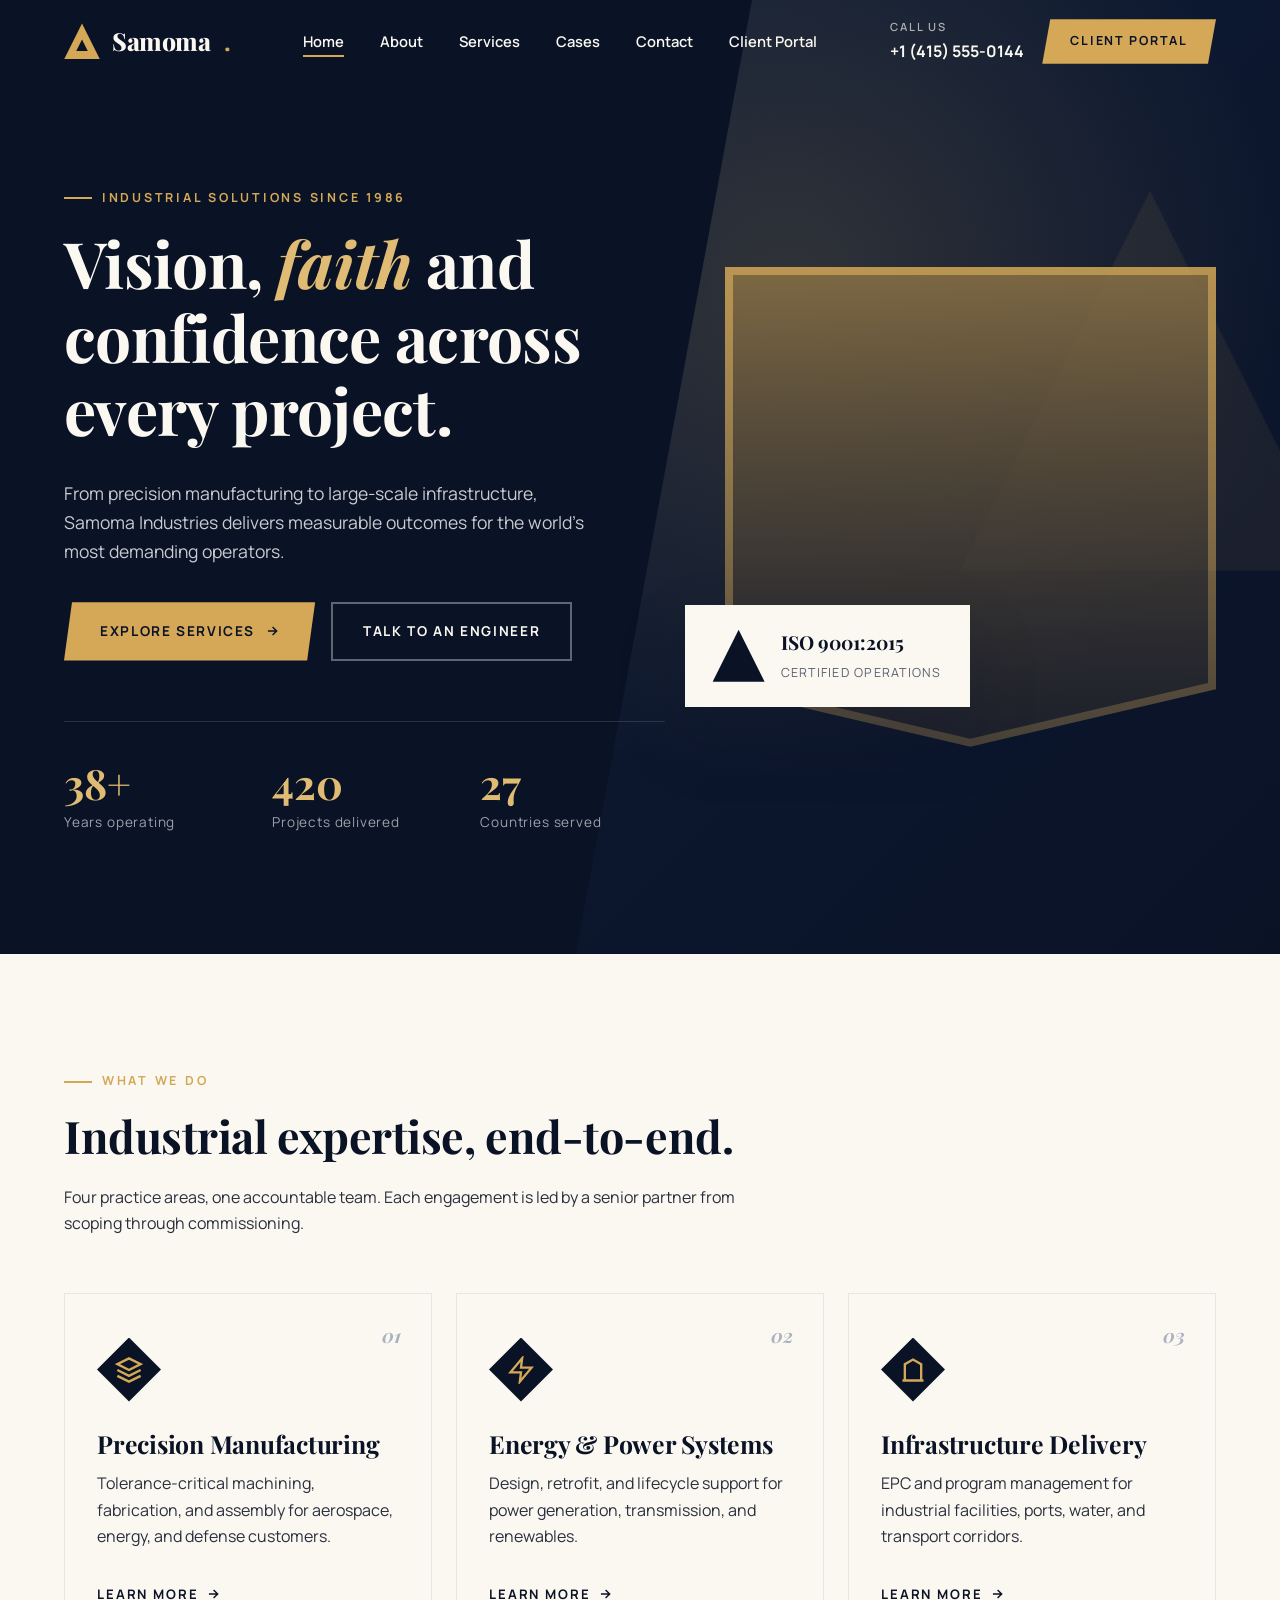
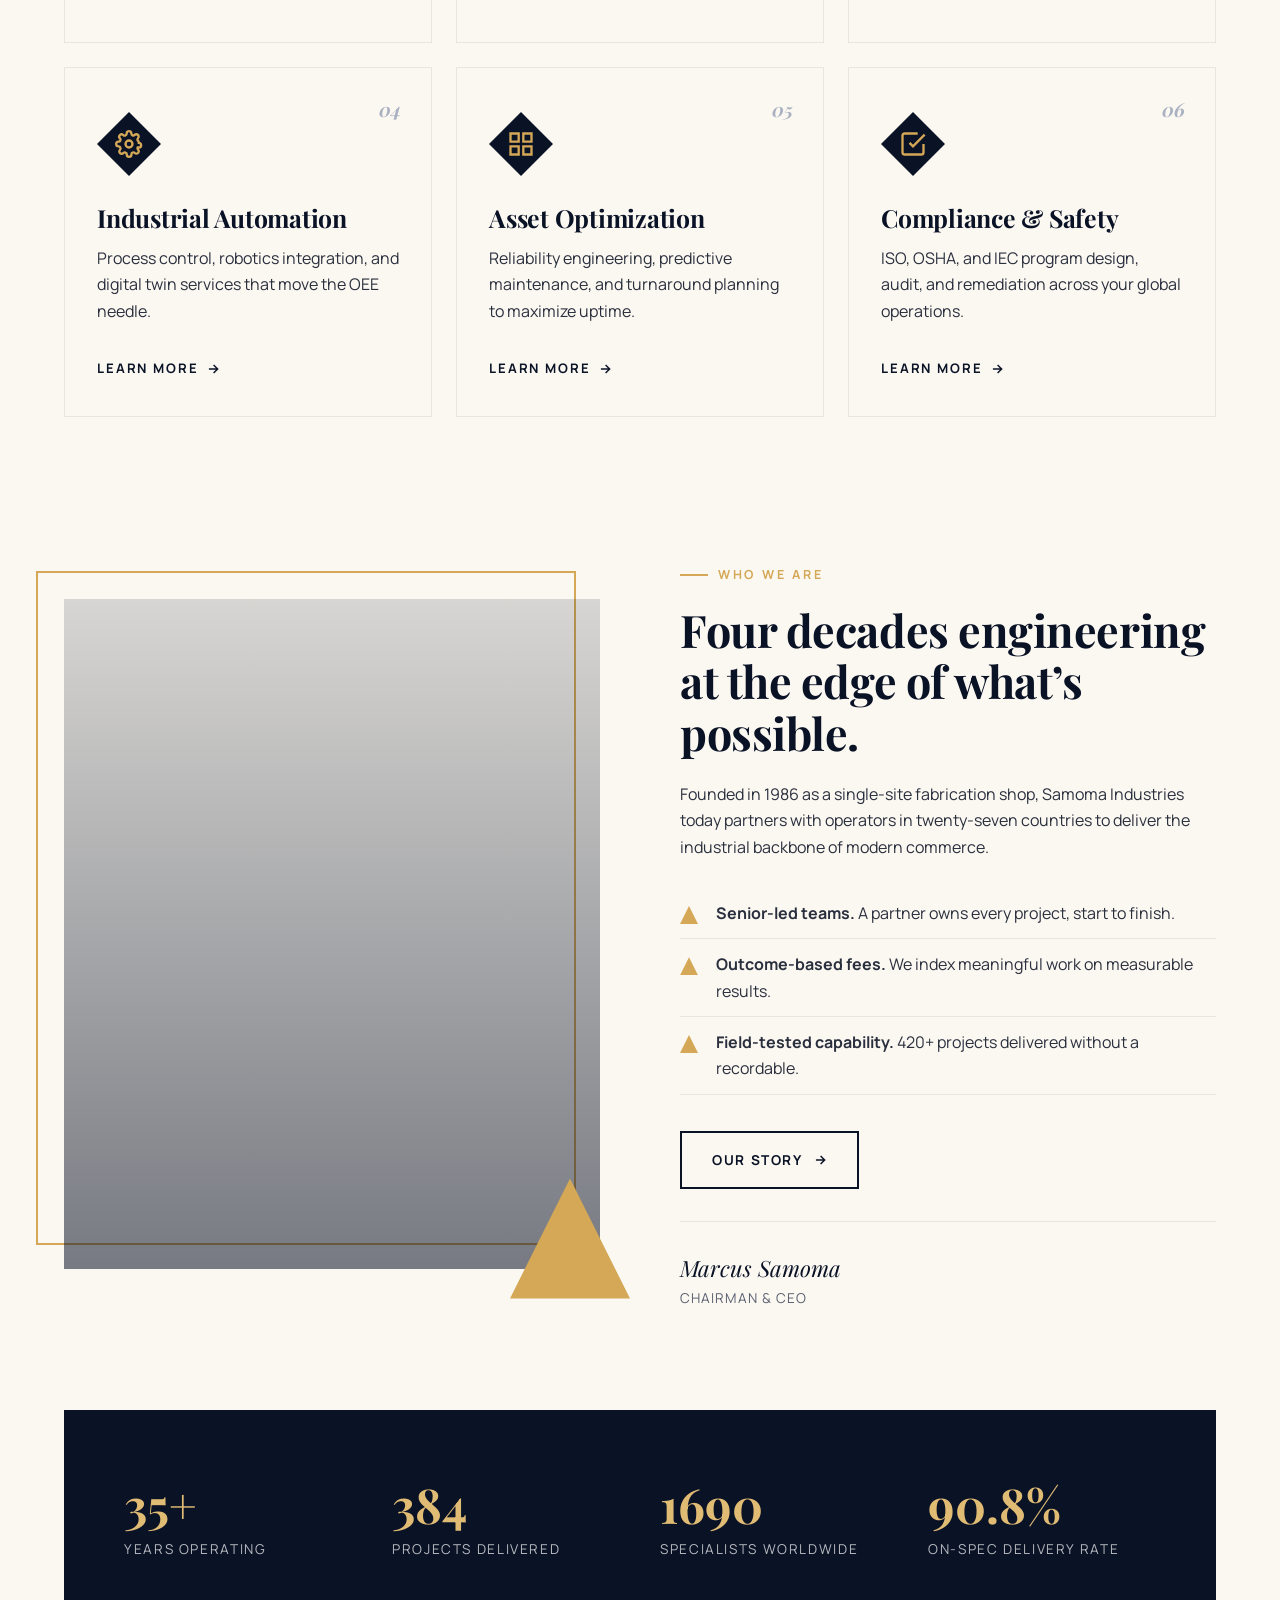
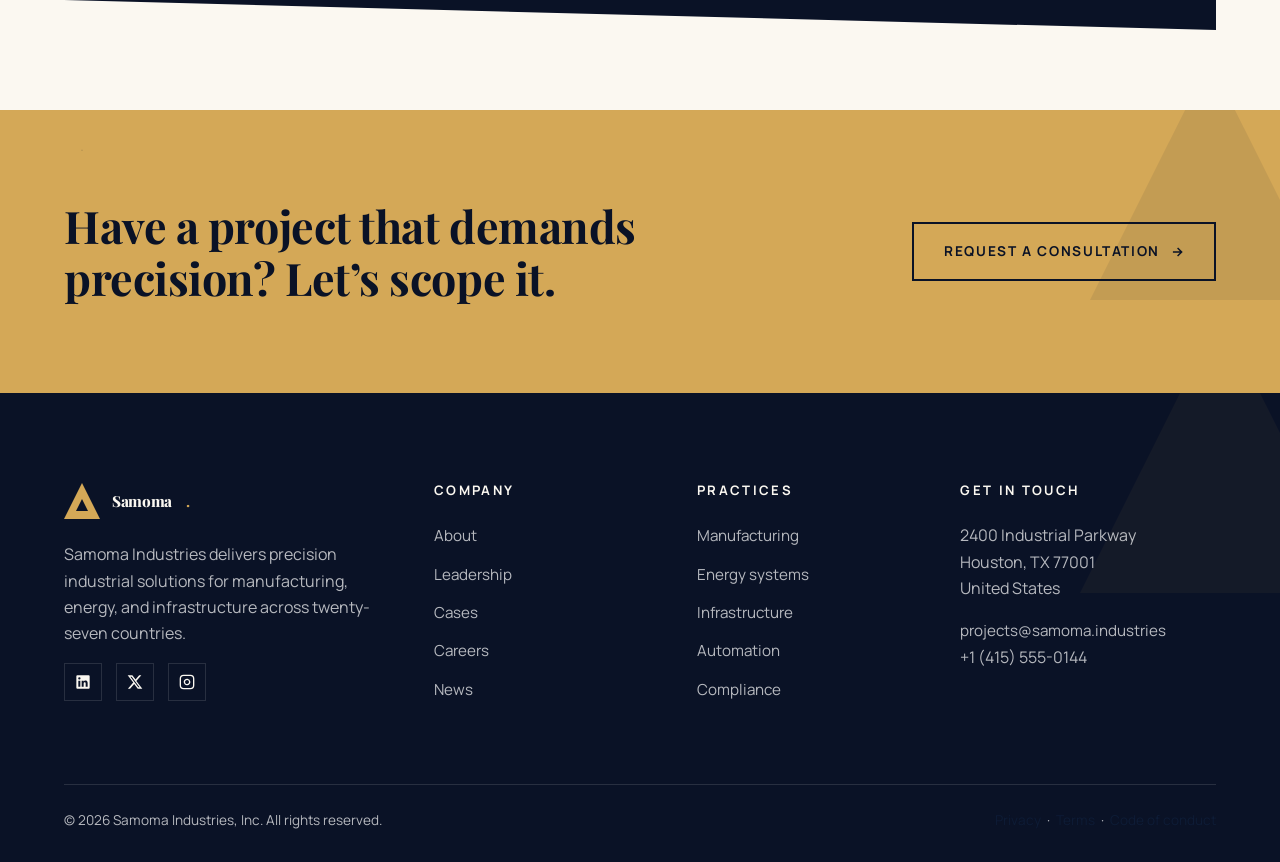
==== commit 600fb48d: "Add login" ====
--- a/index.html
+++ b/index.html
@@ -3,7 +3,7 @@
 <head>
   <meta charset="UTF-8" />
   <meta name="viewport" content="width=device-width, initial-scale=1.0" />
-  <title>Samoma Industries — Engineering Industrial Confidence</title>
+  <title>Samoma Industries — Inspiring Confidence</title>
   <meta name="description" content="Samoma Industries delivers precision industrial solutions for manufacturing, energy, and infrastructure. Strategy, execution, and operational excellence." />
   <link rel="preconnect" href="https://fonts.googleapis.com" />
   <link rel="preconnect" href="https://fonts.gstatic.com" crossorigin />
@@ -45,7 +45,7 @@
     <div class="container hero-inner">
       <div class="hero-copy reveal">
         <span class="eyebrow">Industrial Solutions Since 1986</span>
-        <h1>Engineering <em>industrial</em> confidence across every project.</h1>
+        <h1>Vision, <em>faith</em> and confidence across every project.</h1>
         <p class="lede">From precision manufacturing to large-scale infrastructure, Samoma Industries delivers measurable outcomes for the world&rsquo;s most demanding operators.</p>
         <div class="hero-actions">
           <a class="btn btn-primary" href="services.html">
--- a/assets/css/style.css
+++ b/assets/css/style.css
@@ -173,6 +173,19 @@
   padding: 10px 0;
   box-shadow: var(--shadow-sm);
 }
+/* Header floats over a navy hero on home/about/services/dashboard.
+   While unscrolled, flip nav text to cream so it reads against navy. */
+body:has(.hero, .page-hero) .site-header:not(.scrolled) .brand,
+body:has(.hero, .page-hero) .site-header:not(.scrolled) .nav-links a,
+body:has(.hero, .page-hero) .site-header:not(.scrolled) .nav-phone {
+  color: var(--cream-50);
+}
+body:has(.hero, .page-hero) .site-header:not(.scrolled) .nav-phone span {
+  color: rgba(251, 248, 241, 0.65);
+}
+body:has(.hero, .page-hero) .site-header:not(.scrolled) .nav-toggle span {
+  background: var(--cream-50);
+}
 .nav {
   display: flex;
   align-items: center;
@@ -985,6 +998,17 @@
 .form-field.has-error .form-error {
   display: block;
 }
+
+.form-banner {
+  margin: 0 0 20px;
+  padding: 12px 16px;
+  font-size: 0.88rem;
+  color: var(--danger);
+  background: rgba(192, 57, 43, 0.08);
+  border: 1px solid rgba(192, 57, 43, 0.25);
+  border-radius: var(--radius-sm);
+}
+.form-banner[hidden] { display: none; }
 
 .form-row {
   display: flex;
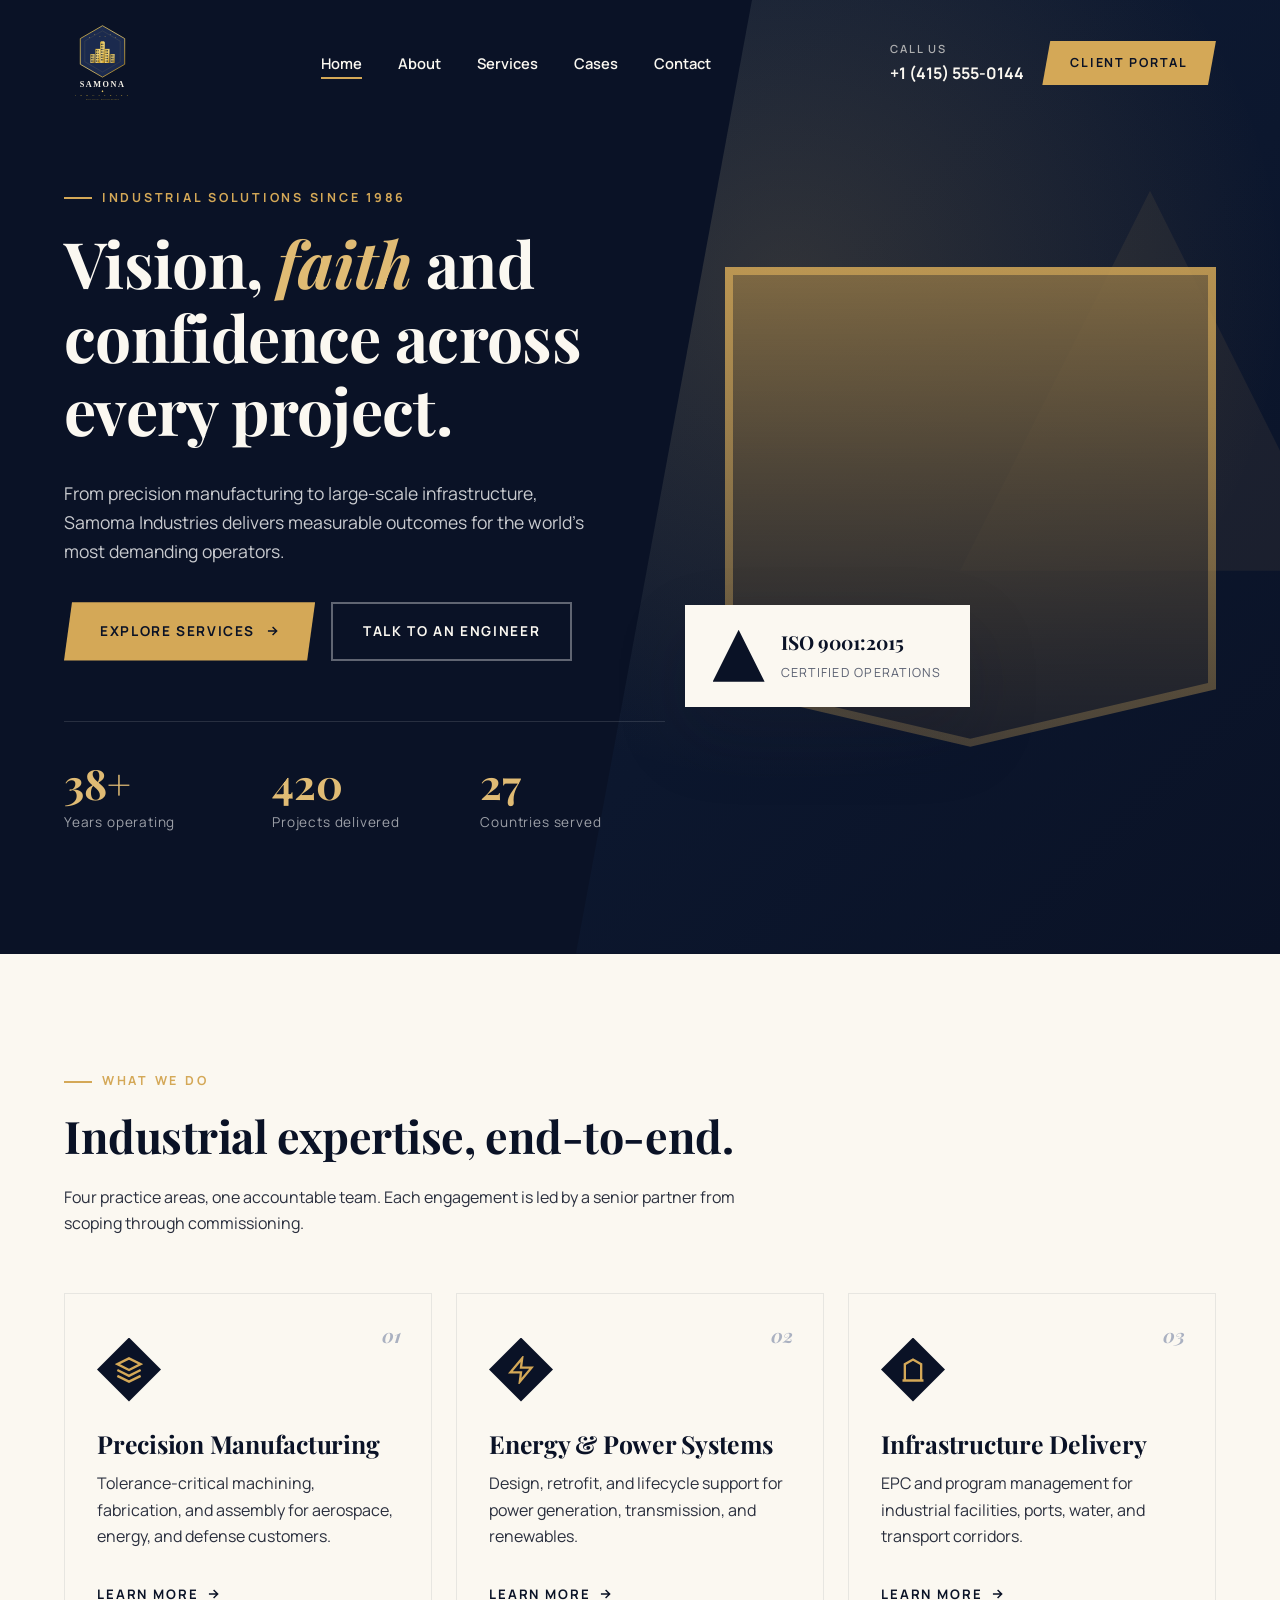
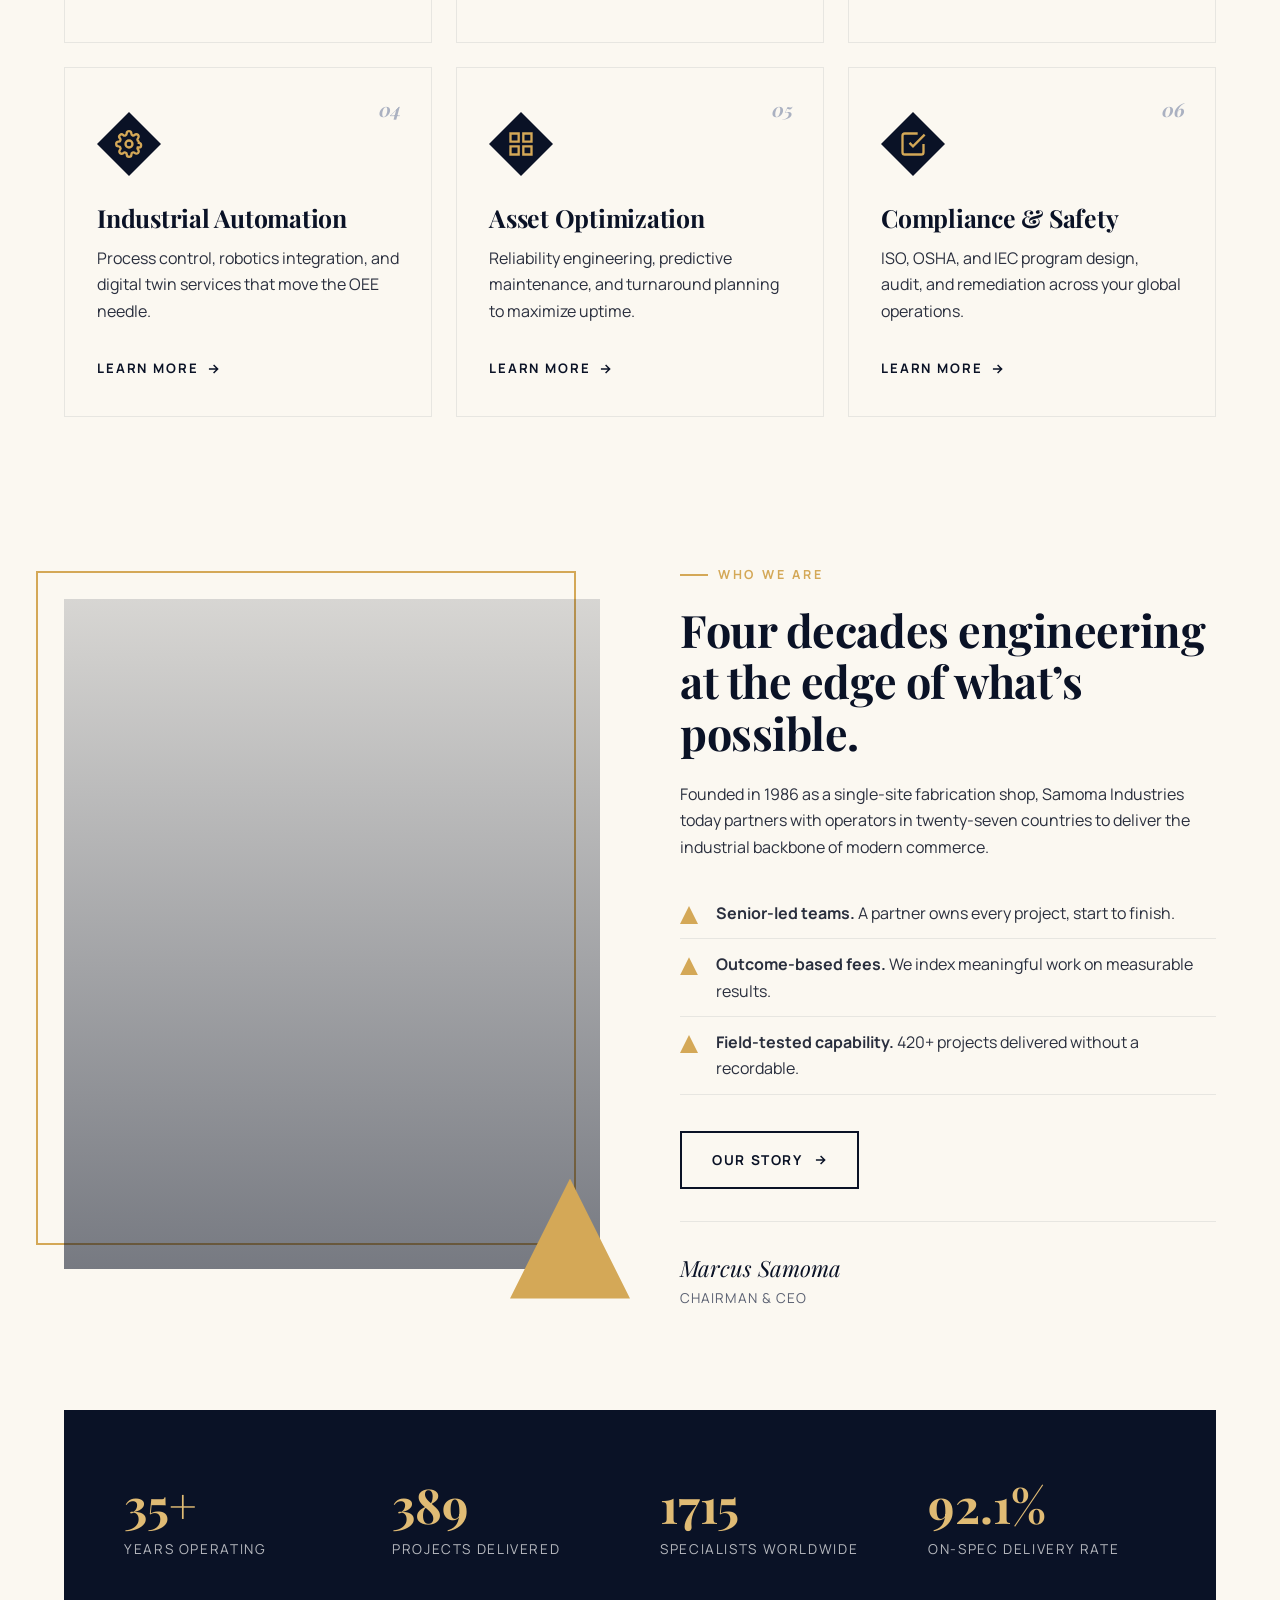
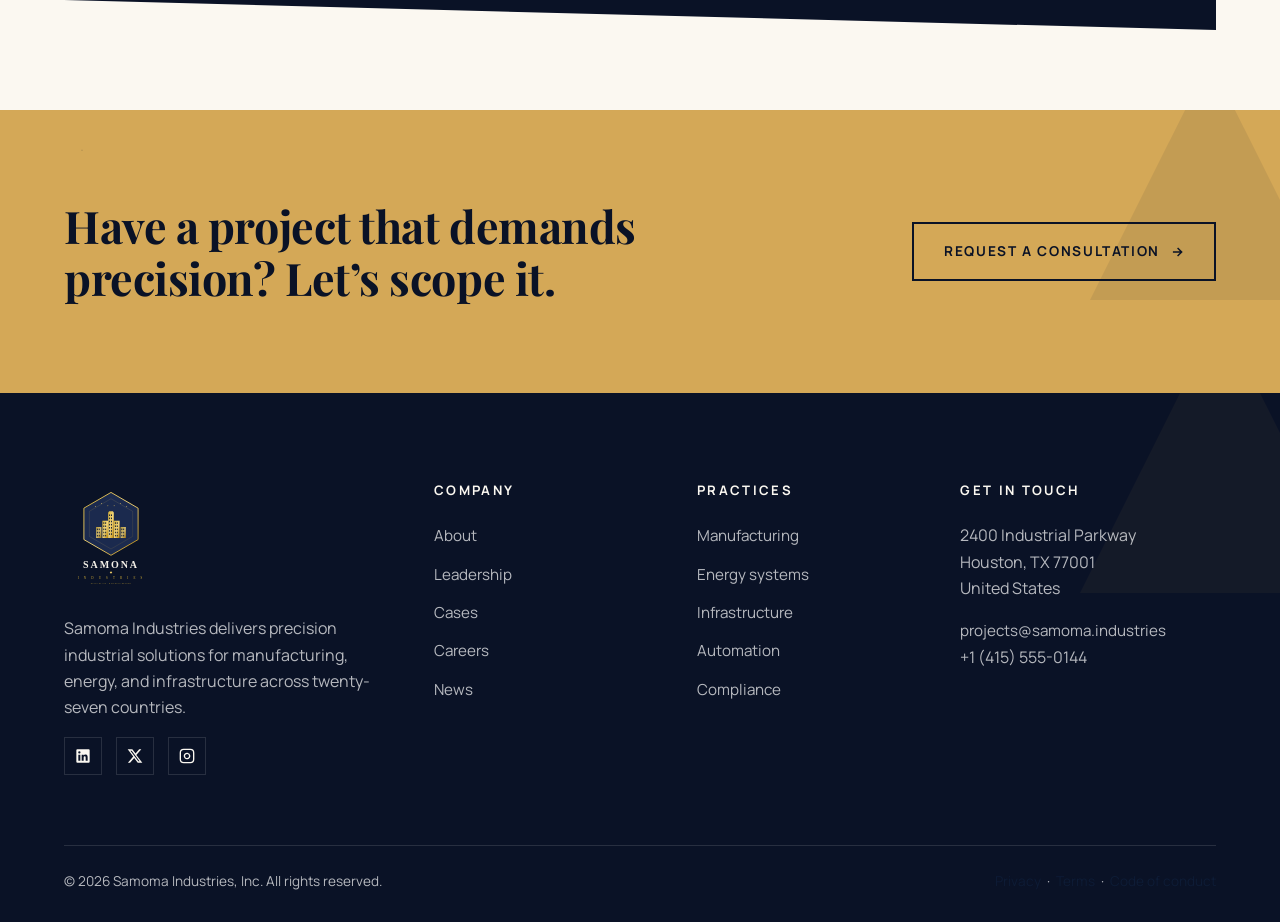
==== commit 1f27d0e9: "Add Samona Industries logo and fix navbar contrast - Transparent SVG logos (light-on-dark + dark-on-" ====
--- a/index.html
+++ b/index.html
@@ -16,8 +16,8 @@
   <header class="site-header">
     <div class="container nav">
       <a class="brand" href="index.html">
-        <span class="mark"></span>
-        Samoma<strong>.</strong>
+        <img class="brand-img brand-img-dark" src="assets/images/samona-logo-dark.svg" alt="Samona Industries">
+        <img class="brand-img brand-img-light" src="assets/images/samona-logo-light.svg" alt="" aria-hidden="true">
       </a>
       <ul class="nav-links" id="nav-links">
         <li><a href="index.html" class="active">Home</a></li>
@@ -25,7 +25,7 @@
         <li><a href="services.html">Services</a></li>
         <li><a href="services.html#cases">Cases</a></li>
         <li><a href="#contact">Contact</a></li>
-        <li><a href="login.html">Client Portal</a></li>
+
       </ul>
       <div class="nav-cta">
         <div class="nav-phone">
@@ -241,8 +241,8 @@
       <div class="footer-grid">
         <div>
           <a class="brand" href="index.html">
-            <span class="mark"></span>
-            Samoma<strong>.</strong>
+            <img class="brand-img brand-img-dark" src="assets/images/samona-logo-dark.svg" alt="Samona Industries">
+            <img class="brand-img brand-img-light" src="assets/images/samona-logo-light.svg" alt="" aria-hidden="true">
           </a>
           <p>Samoma Industries delivers precision industrial solutions for manufacturing, energy, and infrastructure across twenty-seven countries.</p>
           <div class="footer-socials">
--- a/assets/css/style.css
+++ b/assets/css/style.css
@@ -217,6 +217,17 @@
 }
 .brand strong { color: var(--gold-500); margin-left: 2px; }
 
+.brand-img {
+  display: block;
+  height: 90px;
+  width: auto;
+}
+.brand-img-light { display: none; }
+.site-header.scrolled .brand-img-dark { display: none; }
+.site-header.scrolled .brand-img-light { display: block; }
+.footer-grid .brand .brand-img { height: 110px; }
+.auth-aside .brand .brand-img { height: 140px; }
+
 .nav-links {
   display: flex;
   gap: 36px;
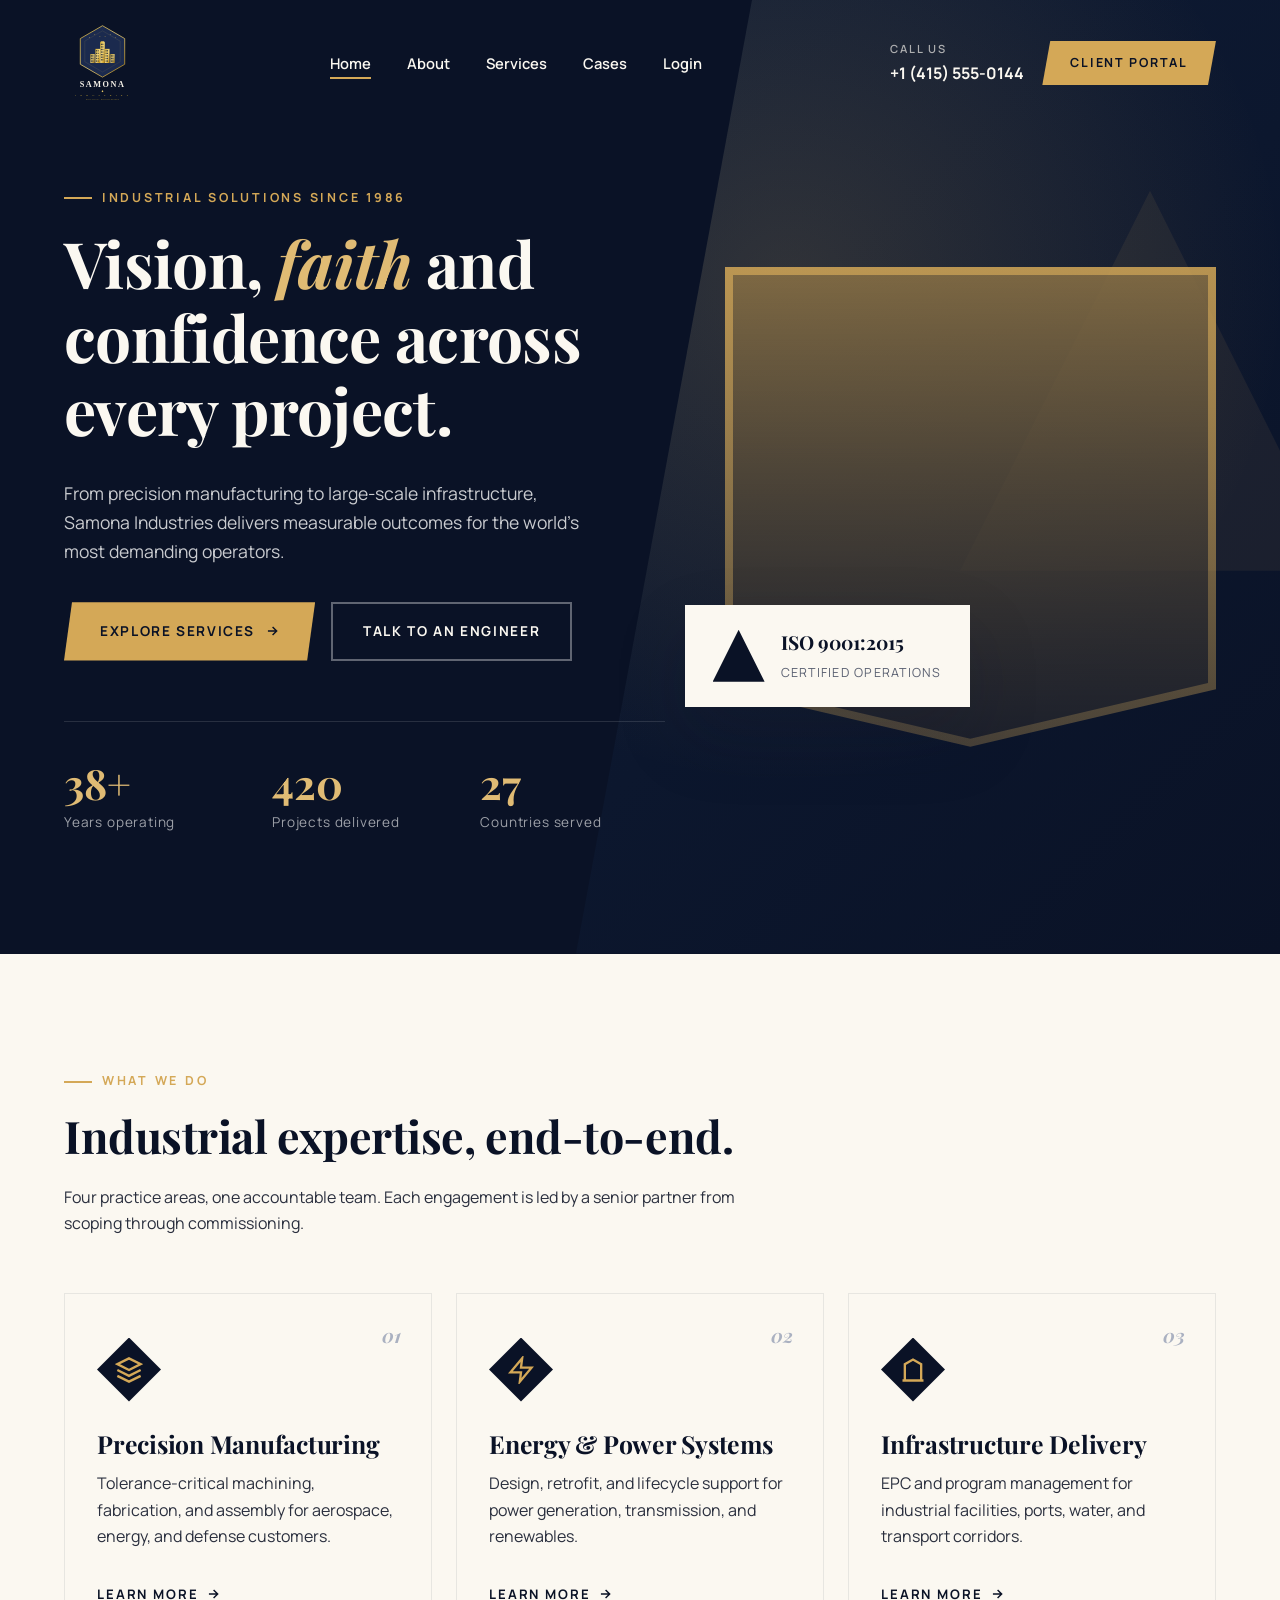
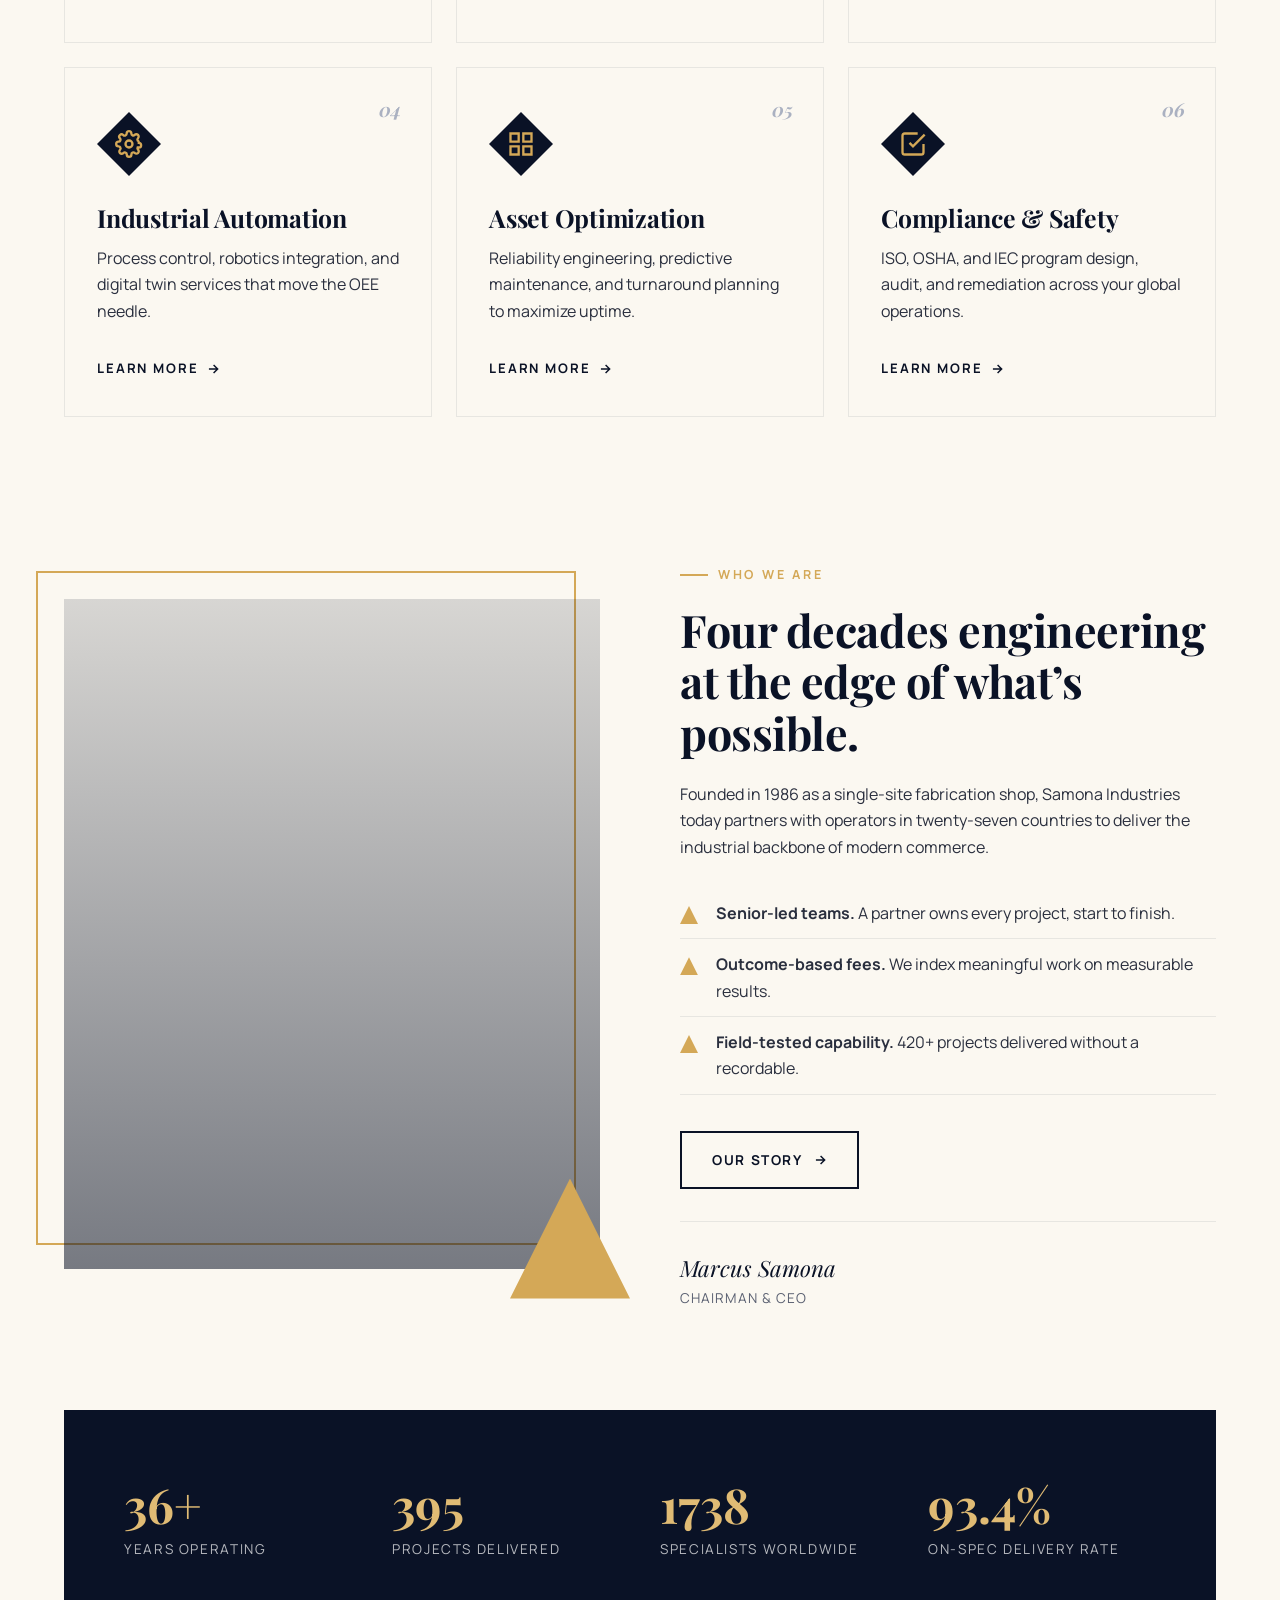
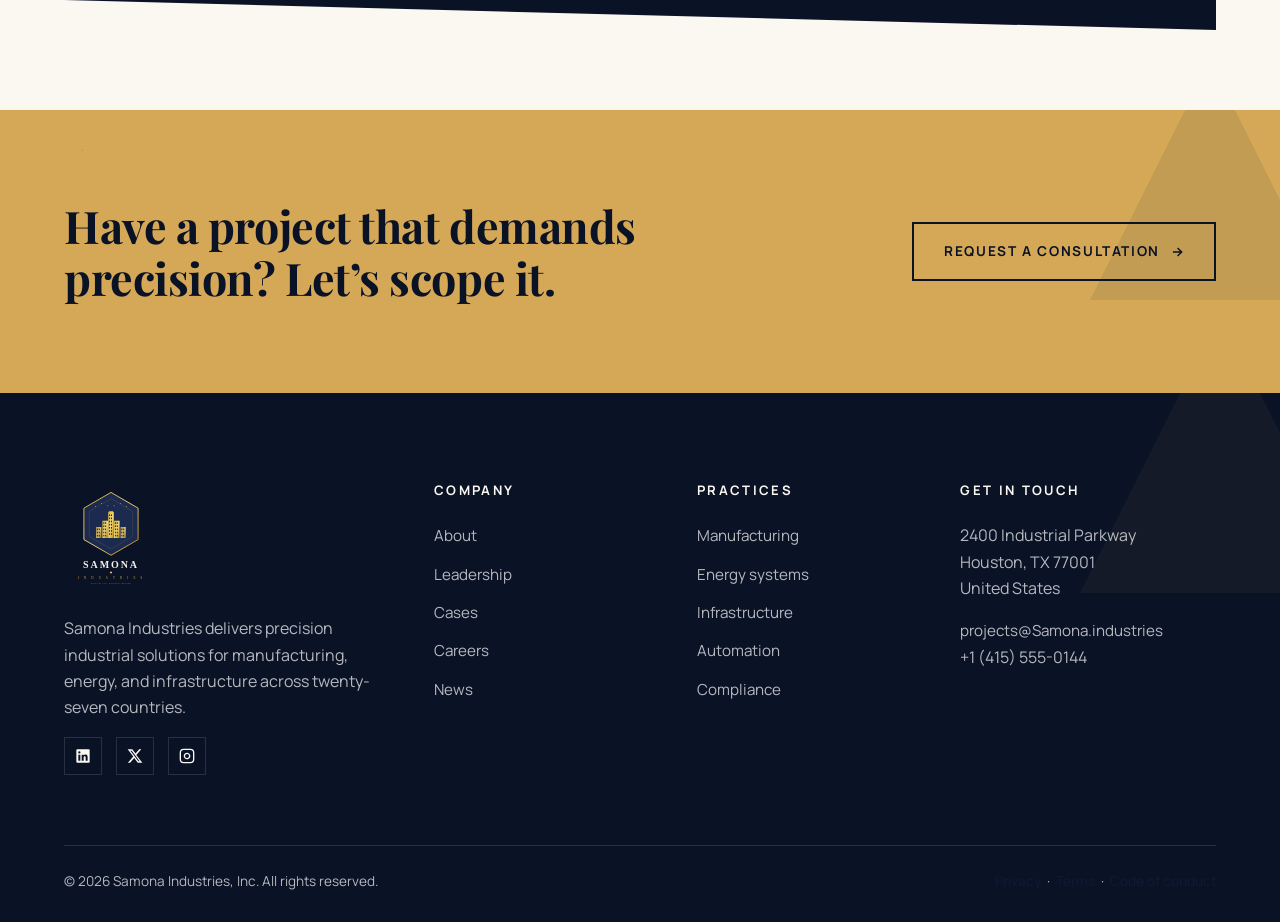
==== commit d279bc0a: "Add payment history page (vwMyPayments) and portal/UI tweaks - my-payments.php: reads the vwMyPaymen" ====
--- a/index.html
+++ b/index.html
@@ -3,8 +3,8 @@
 <head>
   <meta charset="UTF-8" />
   <meta name="viewport" content="width=device-width, initial-scale=1.0" />
-  <title>Samoma Industries — Inspiring Confidence</title>
-  <meta name="description" content="Samoma Industries delivers precision industrial solutions for manufacturing, energy, and infrastructure. Strategy, execution, and operational excellence." />
+  <title>Samona Industries — Inspiring Confidence</title>
+  <meta name="description" content="Samona Industries delivers precision industrial solutions for manufacturing, energy, and infrastructure. Strategy, execution, and operational excellence." />
   <link rel="preconnect" href="https://fonts.googleapis.com" />
   <link rel="preconnect" href="https://fonts.gstatic.com" crossorigin />
   <link href="https://fonts.googleapis.com/css2?family=Manrope:wght@400;500;600;700;800&family=Playfair+Display:ital,wght@0,400;0,600;0,700;0,800;1,400;1,600&display=swap" rel="stylesheet" />
@@ -24,7 +24,7 @@
         <li><a href="about.html">About</a></li>
         <li><a href="services.html">Services</a></li>
         <li><a href="services.html#cases">Cases</a></li>
-        <li><a href="#contact">Contact</a></li>
+        <li><a href="login.html">Login</a></li>       
 
       </ul>
       <div class="nav-cta">
@@ -46,7 +46,7 @@
       <div class="hero-copy reveal">
         <span class="eyebrow">Industrial Solutions Since 1986</span>
         <h1>Vision, <em>faith</em> and confidence across every project.</h1>
-        <p class="lede">From precision manufacturing to large-scale infrastructure, Samoma Industries delivers measurable outcomes for the world&rsquo;s most demanding operators.</p>
+        <p class="lede">From precision manufacturing to large-scale infrastructure, Samona Industries delivers measurable outcomes for the world&rsquo;s most demanding operators.</p>
         <div class="hero-actions">
           <a class="btn btn-primary" href="services.html">
             Explore services
@@ -179,7 +179,7 @@
         <div class="about-copy reveal">
           <span class="eyebrow">Who we are</span>
           <h2>Four decades engineering at the edge of what&rsquo;s possible.</h2>
-          <p>Founded in 1986 as a single-site fabrication shop, Samoma Industries today partners with operators in twenty-seven countries to deliver the industrial backbone of modern commerce.</p>
+          <p>Founded in 1986 as a single-site fabrication shop, Samona Industries today partners with operators in twenty-seven countries to deliver the industrial backbone of modern commerce.</p>
           <ul class="about-features">
             <li><strong>Senior-led teams.</strong> A partner owns every project, start to finish.</li>
             <li><strong>Outcome-based fees.</strong> We index meaningful work on measurable results.</li>
@@ -191,7 +191,7 @@
           </a>
           <div class="signature-row">
             <div>
-              <div class="sig-name">Marcus Samoma</div>
+              <div class="sig-name">Marcus Samona</div>
               <div class="sig-role">Chairman &amp; CEO</div>
             </div>
           </div>
@@ -228,7 +228,7 @@
   <section id="contact" class="cta-band" style="padding-top:90px;">
     <div class="container cta-inner reveal">
       <h2>Have a project that demands precision? Let&rsquo;s scope it.</h2>
-      <a class="btn btn-outline" href="mailto:projects@samoma.industries">
+      <a class="btn btn-outline" href="mailto:mail@samonaindustries.com">
         Request a consultation
         <svg class="arrow" width="14" height="14" viewBox="0 0 24 24" fill="none" stroke="currentColor" stroke-width="2.5"><path d="M5 12h14M13 5l7 7-7 7"/></svg>
       </a>
@@ -244,7 +244,7 @@
             <img class="brand-img brand-img-dark" src="assets/images/samona-logo-dark.svg" alt="Samona Industries">
             <img class="brand-img brand-img-light" src="assets/images/samona-logo-light.svg" alt="" aria-hidden="true">
           </a>
-          <p>Samoma Industries delivers precision industrial solutions for manufacturing, energy, and infrastructure across twenty-seven countries.</p>
+          <p>Samona Industries delivers precision industrial solutions for manufacturing, energy, and infrastructure across twenty-seven countries.</p>
           <div class="footer-socials">
             <a href="#" aria-label="LinkedIn"><svg width="16" height="16" viewBox="0 0 24 24" fill="currentColor"><path d="M20.5 2h-17A1.5 1.5 0 0 0 2 3.5v17A1.5 1.5 0 0 0 3.5 22h17a1.5 1.5 0 0 0 1.5-1.5v-17A1.5 1.5 0 0 0 20.5 2zM8 19H5v-9h3zM6.5 8.25A1.75 1.75 0 1 1 8.3 6.5a1.78 1.78 0 0 1-1.8 1.75zM19 19h-3v-4.74c0-1.42-.6-1.93-1.38-1.93A1.74 1.74 0 0 0 13 14.19a.66.66 0 0 0 0 .14V19h-3v-9h2.9v1.3a3.11 3.11 0 0 1 2.7-1.4c1.55 0 3.36.86 3.36 3.66z"/></svg></a>
             <a href="#" aria-label="Twitter"><svg width="16" height="16" viewBox="0 0 24 24" fill="currentColor"><path d="M18.244 2H21.5l-7.5 8.57L23 22h-6.844l-5.36-7.01L4.6 22H1.34l8.014-9.16L1 2h7.014l4.84 6.41zm-1.2 18h1.83L7.04 4h-1.96z"/></svg></a>
@@ -274,11 +274,11 @@
         <div>
           <h5>Get in touch</h5>
           <p>2400 Industrial Parkway<br/>Houston, TX 77001<br/>United States</p>
-          <p><a href="mailto:projects@samoma.industries">projects@samoma.industries</a><br/>+1 (415) 555-0144</p>
+          <p><a href="mailto:projects@samona.industries">projects@Samona.industries</a><br/>+1 (415) 555-0144</p>
         </div>
       </div>
       <div class="footer-bottom">
-        <div>&copy; <span id="year">2026</span> Samoma Industries, Inc. All rights reserved.</div>
+        <div>&copy; <span id="year">2026</span> Samona Industries, Inc. All rights reserved.</div>
         <div><a href="#">Privacy</a> &nbsp;&middot;&nbsp; <a href="#">Terms</a> &nbsp;&middot;&nbsp; <a href="#">Code of conduct</a></div>
       </div>
     </div>
--- a/assets/css/style.css
+++ b/assets/css/style.css
@@ -996,6 +996,11 @@
   border-color: var(--gold-500);
   box-shadow: 0 0 0 4px rgba(212,168,87,0.15);
 }
+textarea.form-input {
+  resize: vertical;
+  min-height: 110px;
+  line-height: 1.55;
+}
 .form-error {
   display: none;
   font-size: 0.82rem;
@@ -1100,6 +1105,267 @@
   margin-left: 6px;
 }
 .form-meta a:hover { color: var(--navy-900); }
+
+/* ---------- Admin UI ---------- */
+.admin-header {
+  position: relative;
+  background: var(--cream-50);
+  border-bottom: 1px solid var(--line);
+  padding: 14px 0;
+}
+.admin-header .brand-img { height: 56px; }
+.admin-header .nav-links a { color: var(--navy-900); }
+.admin-pill {
+  display: inline-block;
+  padding: 4px 12px;
+  margin-left: 16px;
+  background: var(--navy-900);
+  color: var(--cream-50);
+  font-family: 'Manrope', sans-serif;
+  font-size: 0.7rem;
+  font-weight: 700;
+  letter-spacing: 0.18em;
+  text-transform: uppercase;
+}
+.admin-hero {
+  background: var(--navy-900);
+  color: var(--cream-50);
+  padding: 50px 0;
+}
+.admin-hero h1 { color: var(--cream-50); font-size: clamp(1.8rem, 3vw, 2.4rem); margin-bottom: 8px; }
+.admin-hero h1 em { color: var(--gold-400); font-style: italic; }
+.admin-hero p { color: rgba(251, 248, 241, 0.75); margin: 0; }
+
+.admin-cards {
+  display: grid;
+  grid-template-columns: repeat(2, 1fr);
+  gap: 20px;
+  margin-top: 24px;
+}
+.admin-card {
+  display: block;
+  padding: 36px 32px;
+  background: var(--cream-50);
+  border: 1px solid var(--line);
+  color: var(--navy-900);
+  text-decoration: none;
+  transition: background var(--transition), color var(--transition), border-color var(--transition), transform var(--transition);
+}
+.admin-card:hover {
+  background: var(--navy-900);
+  color: var(--cream-50);
+  border-color: var(--navy-900);
+  transform: translateY(-2px);
+}
+.admin-card-stat {
+  font-family: 'Playfair Display', serif;
+  font-size: 3.2rem;
+  font-weight: 700;
+  line-height: 1;
+  margin-bottom: 8px;
+}
+.admin-card:hover .admin-card-stat { color: var(--gold-400); }
+.admin-card-stat-label {
+  font-family: 'Manrope', sans-serif;
+  font-size: 0.78rem;
+  font-weight: 700;
+  letter-spacing: 0.16em;
+  text-transform: uppercase;
+  color: var(--gold-500);
+  margin-bottom: 16px;
+}
+.admin-card-meta { font-size: 0.9rem; color: var(--ink-500); }
+.admin-card:hover .admin-card-meta { color: rgba(251, 248, 241, 0.65); }
+.admin-card-action {
+  margin-top: 24px;
+  font-family: 'Manrope', sans-serif;
+  font-weight: 700;
+  font-size: 0.85rem;
+  letter-spacing: 0.1em;
+  text-transform: uppercase;
+}
+
+.admin-flash {
+  padding: 16px 20px;
+  margin-bottom: 24px;
+  border-radius: var(--radius-sm);
+  font-size: 0.92rem;
+}
+.admin-flash-ok  { background: rgba(45,122,45,0.08); border: 1px solid rgba(45,122,45,0.25); color: #1f5a1f; }
+.admin-flash-err { background: rgba(192,57,43,0.08); border: 1px solid rgba(192,57,43,0.25); color: var(--danger); }
+.admin-flash code { background: rgba(0,0,0,0.06); padding: 2px 6px; border-radius: 3px; }
+.admin-temp-pw {
+  display: inline-block;
+  margin-left: 6px;
+  padding: 4px 10px;
+  background: var(--navy-900);
+  color: var(--gold-400);
+  font-family: 'SF Mono', Menlo, monospace;
+  font-size: 1.05rem;
+  letter-spacing: 0.05em;
+  user-select: all;
+}
+
+.admin-filters { display: flex; gap: 8px; margin-bottom: 20px; flex-wrap: wrap; }
+.admin-filter {
+  display: inline-flex;
+  align-items: center;
+  gap: 8px;
+  padding: 8px 14px;
+  background: var(--cream-100);
+  border: 1px solid var(--line);
+  color: var(--ink-700);
+  text-decoration: none;
+  font-family: 'Manrope', sans-serif;
+  font-size: 0.82rem;
+  font-weight: 600;
+  letter-spacing: 0.06em;
+  text-transform: uppercase;
+  transition: background var(--transition), color var(--transition), border-color var(--transition);
+}
+.admin-filter span {
+  display: inline-block;
+  min-width: 22px;
+  padding: 0 6px;
+  background: rgba(0,0,0,0.08);
+  border-radius: 999px;
+  font-size: 0.75rem;
+  text-align: center;
+}
+.admin-filter.is-active {
+  background: var(--navy-900);
+  color: var(--cream-50);
+  border-color: var(--navy-900);
+}
+.admin-filter.is-active span { background: var(--gold-500); color: var(--navy-900); }
+
+.admin-table-wrap { overflow-x: auto; }
+.admin-table {
+  width: 100%;
+  border-collapse: collapse;
+  background: var(--cream-50);
+  border: 1px solid var(--line);
+  font-size: 0.92rem;
+}
+.admin-table th {
+  text-align: left;
+  padding: 12px 14px;
+  background: var(--navy-900);
+  color: var(--cream-50);
+  font-family: 'Manrope', sans-serif;
+  font-size: 0.72rem;
+  font-weight: 700;
+  letter-spacing: 0.14em;
+  text-transform: uppercase;
+  white-space: nowrap;
+}
+.admin-table td {
+  padding: 14px;
+  border-top: 1px solid var(--line);
+  vertical-align: top;
+}
+.admin-table tr:hover td { background: var(--cream-100); }
+.admin-table small { color: var(--ink-500); font-size: 0.82rem; }
+.admin-table a { color: var(--navy-800); }
+.admin-table a:hover { color: var(--gold-500); }
+
+.admin-actions { display: flex; gap: 6px; flex-wrap: wrap; }
+.btn-tiny {
+  padding: 6px 12px;
+  font-family: 'Manrope', sans-serif;
+  font-size: 0.74rem;
+  font-weight: 700;
+  letter-spacing: 0.08em;
+  text-transform: uppercase;
+  border: 1px solid var(--line);
+  background: transparent;
+  color: var(--navy-900);
+  cursor: pointer;
+  transition: background var(--transition), color var(--transition), border-color var(--transition);
+}
+.btn-tiny:hover { background: var(--navy-900); color: var(--cream-50); border-color: var(--navy-900); }
+.btn-tiny-approve { background: var(--gold-500); color: var(--navy-900); border-color: var(--gold-500); }
+.btn-tiny-approve:hover { background: var(--gold-400); border-color: var(--gold-400); color: var(--navy-900); }
+.btn-tiny-deny { color: var(--ink-700); }
+.btn-tiny-spam { color: var(--danger); border-color: rgba(192,57,43,0.3); }
+.btn-tiny-spam:hover { background: var(--danger); color: var(--cream-50); border-color: var(--danger); }
+
+.status-badge {
+  display: inline-block;
+  padding: 3px 10px;
+  font-family: 'Manrope', sans-serif;
+  font-size: 0.7rem;
+  font-weight: 700;
+  letter-spacing: 0.1em;
+  text-transform: uppercase;
+  border-radius: 2px;
+}
+.status-pending  { background: var(--gold-300); color: var(--navy-900); }
+.status-approved { background: rgba(45,122,45,0.15); color: #1f5a1f; }
+.status-denied   { background: rgba(192,57,43,0.12); color: var(--danger); }
+.status-spam     { background: var(--ink-300); color: var(--ink-900); }
+
+/* ---------- Client portal tile grid ---------- */
+.portal-grid {
+  display: grid;
+  grid-template-columns: repeat(3, 1fr);
+  gap: 20px;
+  margin-top: 40px;
+}
+.portal-tile {
+  position: relative;
+  display: flex;
+  flex-direction: column;
+  gap: 28px;
+  padding: 32px;
+  min-height: 220px;
+  background: var(--cream-50);
+  border: 1px solid var(--line);
+  color: var(--navy-900);
+  text-decoration: none;
+  overflow: hidden;
+  transition: background var(--transition),
+              color var(--transition),
+              border-color var(--transition),
+              transform var(--transition),
+              box-shadow var(--transition);
+}
+.portal-tile::before {
+  content: "";
+  position: absolute;
+  top: 0; right: 0;
+  width: 48px; height: 48px;
+  background: var(--gold-500);
+  clip-path: polygon(100% 0, 0 0, 100% 100%);
+  transition: background var(--transition);
+}
+.portal-tile:hover {
+  background: var(--navy-900);
+  color: var(--cream-50);
+  border-color: var(--navy-900);
+  transform: translateY(-2px);
+  box-shadow: var(--shadow-md);
+}
+.portal-tile:hover::before { background: var(--gold-400); }
+
+.portal-tile-icon {
+  width: 16px;
+  height: 16px;
+  color: var(--gold-500);
+  flex-shrink: 0;
+  transition: color var(--transition);
+}
+.portal-tile-icon svg { width: 100%; height: 100%; }
+.portal-tile:hover .portal-tile-icon { color: var(--gold-400); }
+
+.portal-tile-label {
+  font-family: 'Playfair Display', serif;
+  font-size: 1.35rem;
+  font-weight: 700;
+  line-height: 1.25;
+  letter-spacing: -0.01em;
+  margin-top: auto;
+}
 
 /* ---------- Reveal-on-scroll ---------- */
 .reveal {
@@ -1167,6 +1433,10 @@
   .auth-aside-meta { display: none; }
   .auth-form-wrap { padding: 50px 24px 70px; }
   .btn-compact { display: none; }
+
+  .portal-grid { grid-template-columns: repeat(2, 1fr); }
+  .admin-cards { grid-template-columns: 1fr; }
+  .admin-pill { display: none; }
 }
 
 @media (max-width: 600px) {
@@ -1176,4 +1446,7 @@
   .stats-band { grid-template-columns: 1fr; padding: 40px 24px; }
   .hero h1 { font-size: 2.2rem; }
   .footer-grid { grid-template-columns: 1fr; }
-}
+
+  .portal-grid { grid-template-columns: 1fr; }
+  .portal-tile { min-height: 160px; padding: 28px; }
+}
